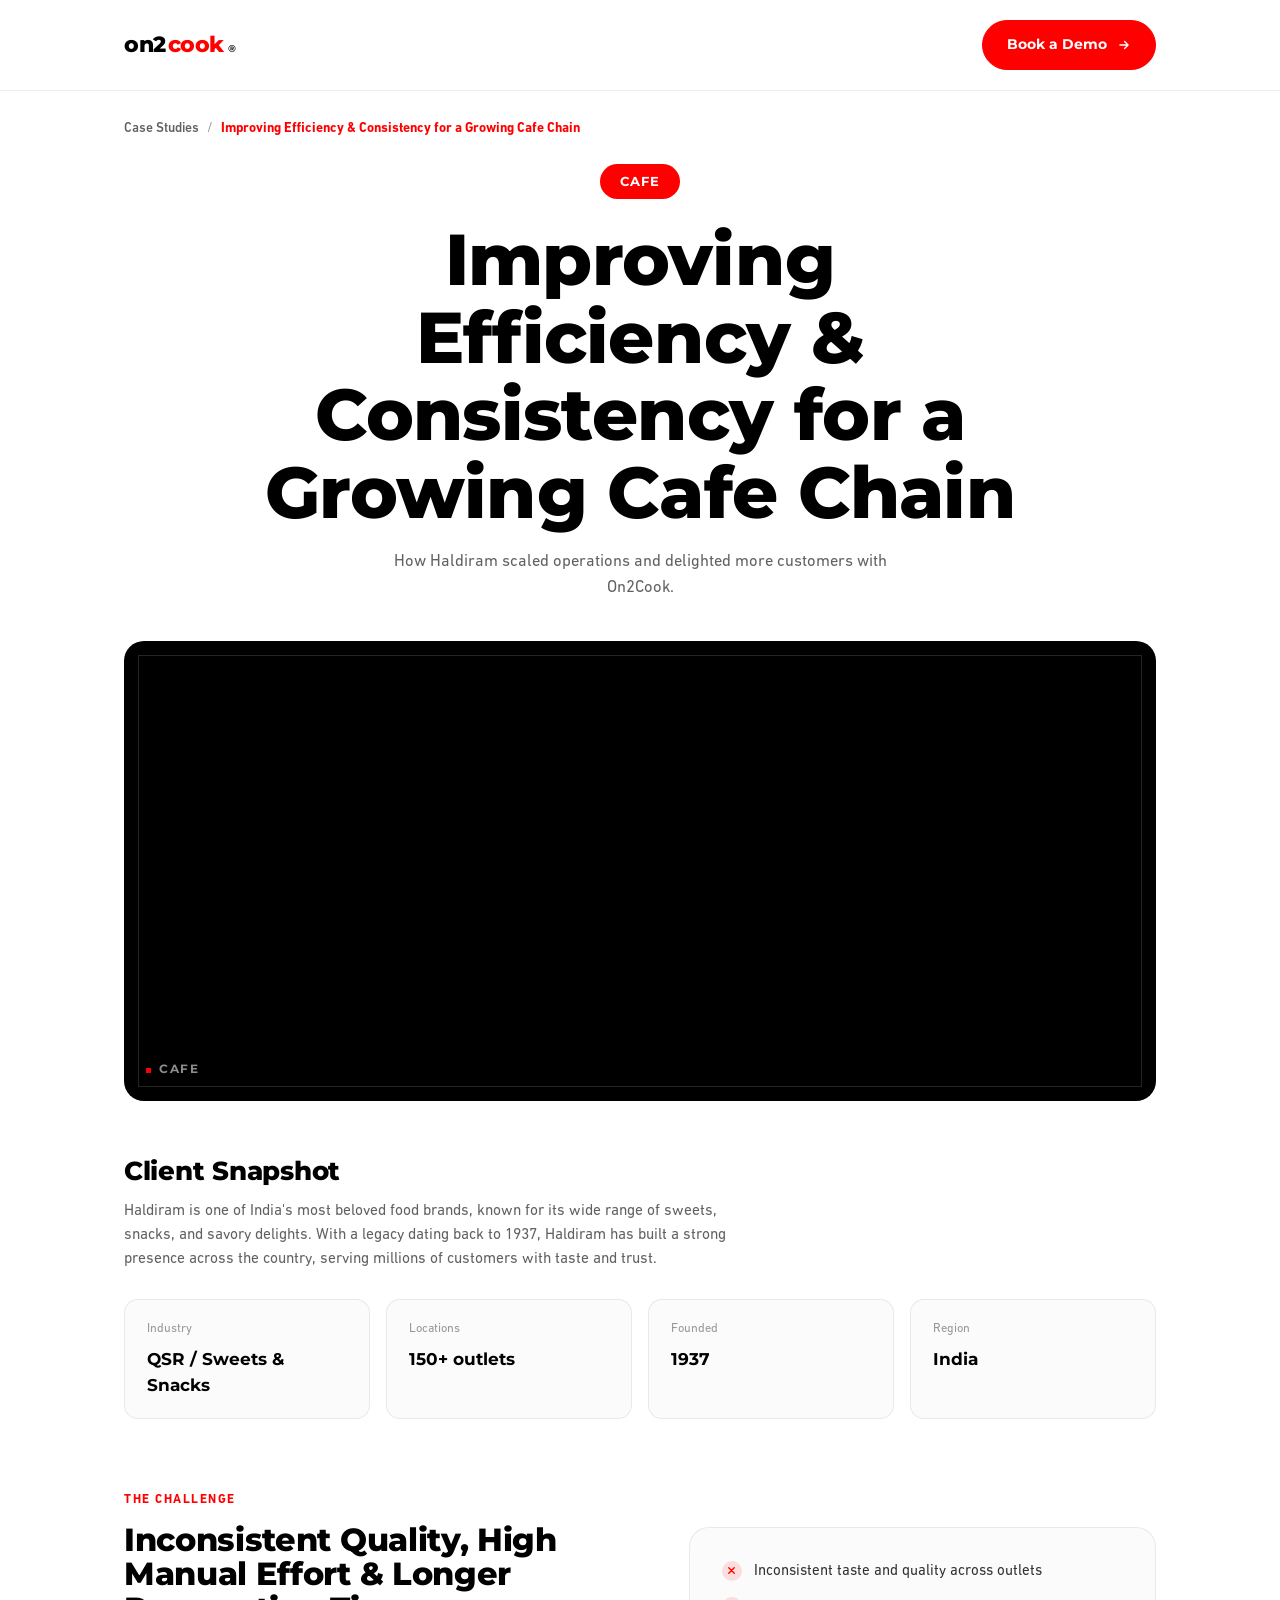
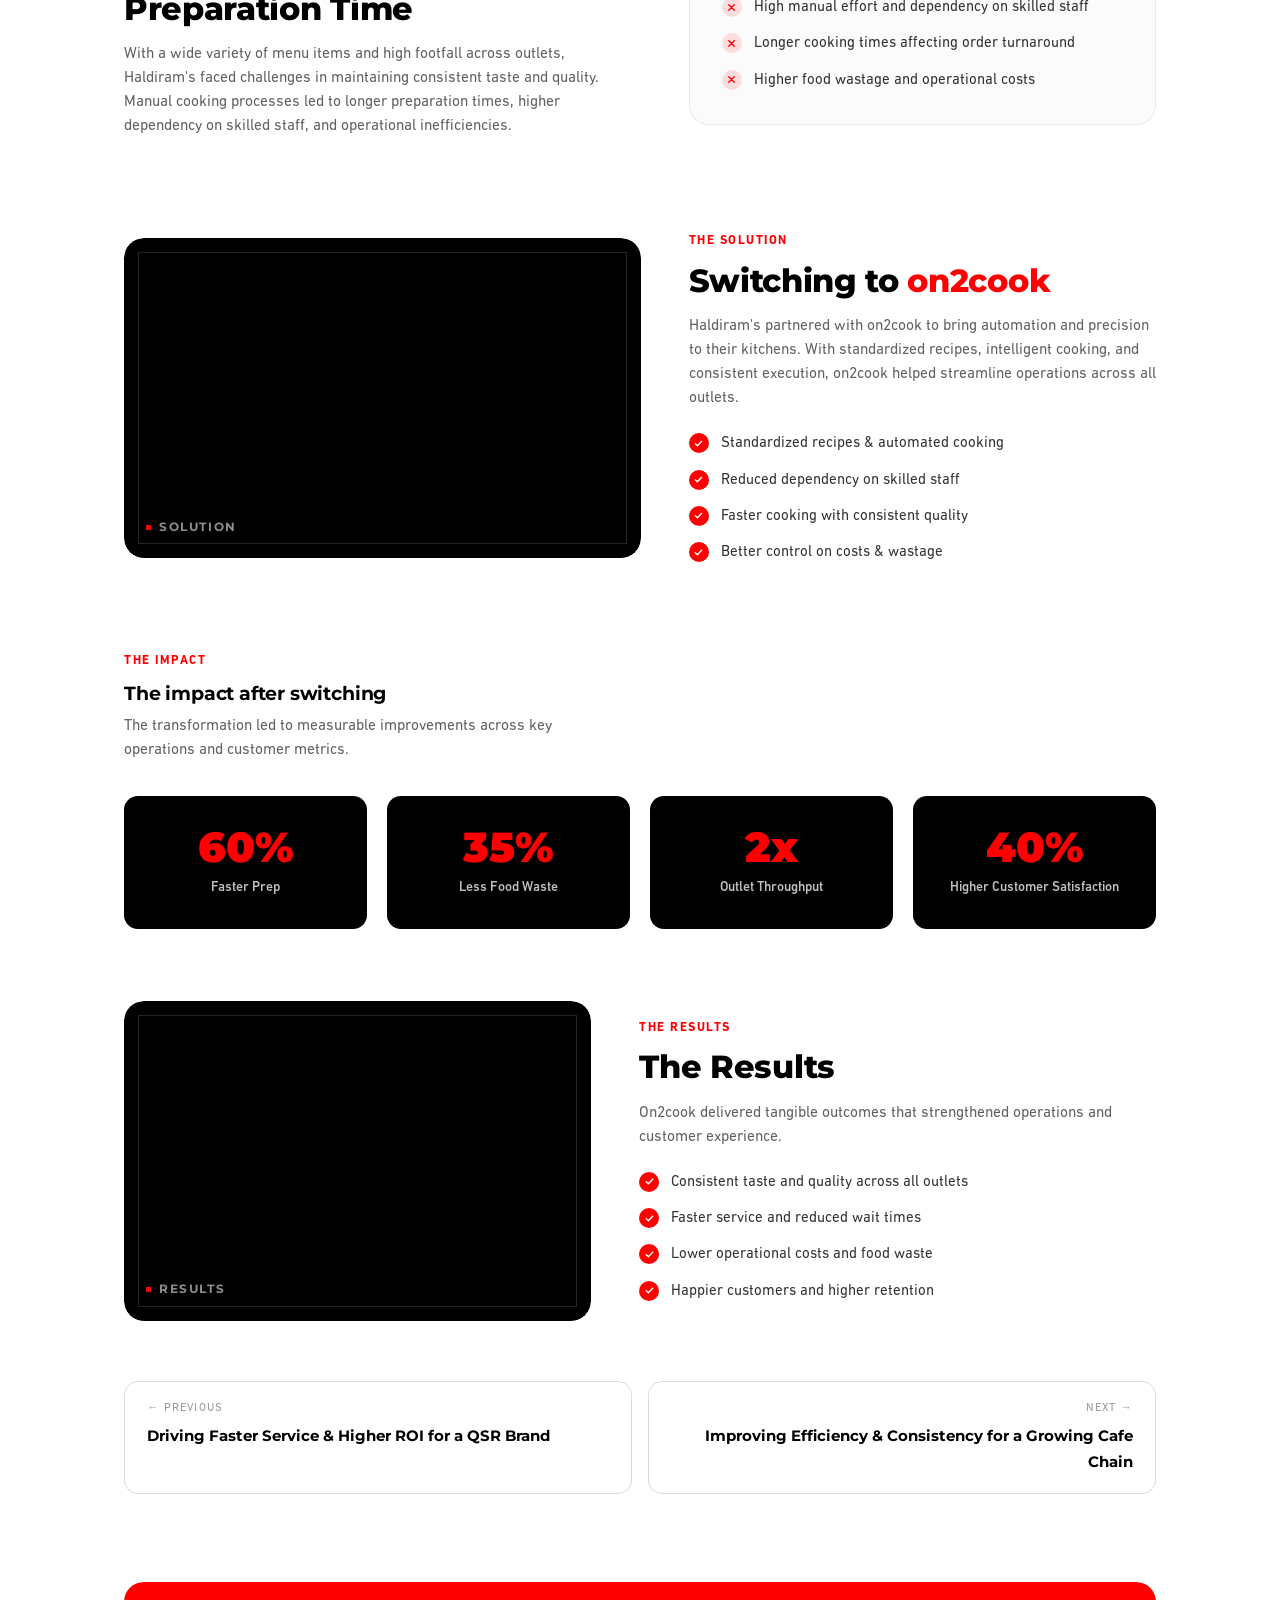
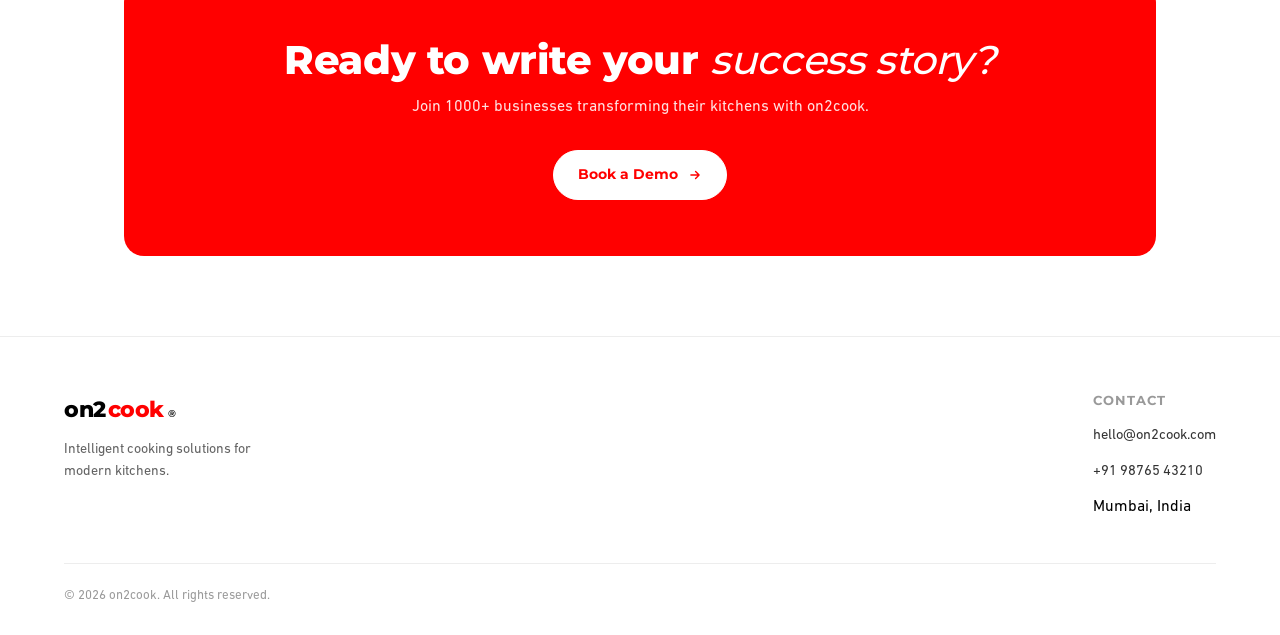
==== case-study.html @ 93411033 "feat: add case studies feature with dynamic loading from JSON - Created data/meta.json for page meta" ====
<!DOCTYPE html>
<html lang="en">
<head>
<meta charset="UTF-8">
<meta name="viewport" content="width=device-width, initial-scale=1.0">
<title>Case Study — on2cook</title>
<meta name="description" content="See how businesses transform their operations and grow with on2cook.">
<link rel="stylesheet" href="css/style.css">
<script>
  // Logo drop-in: assets/images/logo.svg -> logo.png -> text wordmark.
  // Defined here (not in js/shared.js) so it exists before the <img>
  // below can fire its onerror — that file loads later, at the bottom
  // of the page, and 404s can resolve before it's parsed.
  function handleLogoError(img, stage) {
    if (stage === 1) {
      img.src = "assets/images/logo.png";
      img.setAttribute("onerror", "handleLogoError(this, 2)");
    } else {
      img.style.display = "none";
      var fallback = img.nextElementSibling;
      if (fallback) fallback.style.display = "flex";
    }
  }
</script>
</head>
<body>
<a class="skip-link" href="#main">Skip to content</a>

<!-- ============ NAV ============ -->
<header class="nav">
  <div class="nav__row">
    <a href="index.html" class="logo" aria-label="on2cook">
      <img src="assets/images/logo.svg" alt="on2cook" class="logo__img" onerror="handleLogoError(this, 1)">
      <span class="logo__text" style="display:none;">on2<span>cook</span><sup>&reg;</sup></span>
    </a>
    <nav class="nav__links" aria-label="Primary" id="navSiteLink"></nav>
    <div class="nav__cta">
      <a class="btn btn--red" href="#" data-demo-cta>Book a Demo
        <svg viewBox="0 0 24 24" fill="none"><path d="M5 12H19M19 12L13 6M19 12L13 18" stroke="currentColor" stroke-width="2.4" stroke-linecap="round" stroke-linejoin="round"/></svg>
      </a>
    </div>
  </div>
</header>

<main id="main">
  <nav class="breadcrumb" aria-label="Breadcrumb">
    <a href="index.html">Case Studies</a>
    <span>/</span>
    <span class="current" id="crumbCurrent">&hellip;</span>
  </nav>

  <!-- ============ CASE STUDY CONTENT (rendered from data/case-studies.json) ============ -->
  <div id="detailRoot" aria-live="polite">
    <section class="d-hero">
      <span class="pill skeleton" style="width:90px;height:26px;border-radius:999px;display:inline-block;"></span>
      <div class="skeleton" style="height:64px;max-width:600px;margin:22px auto 0;border-radius:8px;"></div>
    </section>
  </div>

  <nav class="pagenav" id="pageNav"></nav>

  <!-- ============ CTA BAND ============ -->
  <div id="ctaSlot" class="d-cta"></div>
</main>

<!-- ============ FOOTER ============ -->
<footer class="site-footer">
  <div class="footer__grid">
    <div class="footer__brand">
      <a href="index.html" class="logo" aria-label="on2cook">
        <img src="assets/images/logo.svg" alt="on2cook" class="logo__img" onerror="handleLogoError(this, 1)">
        <span class="logo__text" style="display:none;">on2<span>cook</span><sup>&reg;</sup></span>
      </a>
      <p id="footerTagline">Intelligent cooking solutions for modern kitchens.</p>
      <div class="footer__social" id="footerSocial"></div>
    </div>
    <div class="footer__col">
      <h4>Contact</h4>
      <ul id="footerContact"></ul>
    </div>
  </div>
  <div class="footer__bottom">
    <span>&copy; <span id="year"></span> on2cook. All rights reserved.</span>
  </div>
</footer>

<script src="js/shared.js"></script>
<script src="js/detail.js"></script>
</body>
</html>
---- css/style.css ----
/* ==========================================================================
   on2cook — Case Studies
   Brand: Red #ff0000 · Black #000000 · White #ffffff
   Type:  Montserrat (headings) · DIN Next (body)
   ========================================================================== */

/* ---- Fonts ---- */
@font-face {
  font-family: "Montserrat";
  src: url("../assets/fonts/Montserrat/Montserrat-Regular.ttf") format("truetype");
  font-weight: 400;
  font-style: normal;
  font-display: swap;
}
@font-face {
  font-family: "Montserrat";
  src: url("../assets/fonts/Montserrat/Montserrat-Medium.ttf") format("truetype");
  font-weight: 500;
  font-style: normal;
  font-display: swap;
}
@font-face {
  font-family: "Montserrat";
  src: url("../assets/fonts/Montserrat/Montserrat-SemiBold.ttf") format("truetype");
  font-weight: 600;
  font-style: normal;
  font-display: swap;
}
@font-face {
  font-family: "Montserrat";
  src: url("../assets/fonts/Montserrat/Montserrat-Bold.ttf") format("truetype");
  font-weight: 700;
  font-style: normal;
  font-display: swap;
}
@font-face {
  font-family: "Montserrat";
  src: url("../assets/fonts/Montserrat/Montserrat-ExtraBold.ttf") format("truetype");
  font-weight: 800;
  font-style: normal;
  font-display: swap;
}
@font-face {
  font-family: "Montserrat";
  src: url("../assets/fonts/Montserrat/Montserrat-Black.ttf") format("truetype");
  font-weight: 900;
  font-style: normal;
  font-display: swap;
}
@font-face {
  font-family: "DIN Next";
  src: url("../assets/fonts/DINNext/DINNextW1G-Light.otf") format("opentype");
  font-weight: 300;
  font-style: normal;
  font-display: swap;
}
@font-face {
  font-family: "DIN Next";
  src: url("../assets/fonts/DINNext/DINNextW1G-Regular.otf") format("opentype");
  font-weight: 400;
  font-style: normal;
  font-display: swap;
}
@font-face {
  font-family: "DIN Next";
  src: url("../assets/fonts/DINNext/DINNextW1G-Medium.otf") format("opentype");
  font-weight: 500;
  font-style: normal;
  font-display: swap;
}
@font-face {
  font-family: "DIN Next";
  src: url("../assets/fonts/DINNext/DINNextW1G-Bold.otf") format("opentype");
  font-weight: 700;
  font-style: normal;
  font-display: swap;
}

/* ---- Tokens ---- */
:root {
  --red: #ff0000;
  --black: #000000;
  --white: #ffffff;

  --ink-100: rgba(0, 0, 0, 1);
  --ink-80: rgba(0, 0, 0, 0.8);
  --ink-60: rgba(0, 0, 0, 0.62);
  --ink-40: rgba(0, 0, 0, 0.4);
  --ink-15: rgba(0, 0, 0, 0.14);
  --ink-08: rgba(0, 0, 0, 0.07);

  --surface: #ffffff;
  --surface-tint: #fbfbfb;

  --font-head: "Montserrat", sans-serif;
  --font-body: "DIN Next", sans-serif;

  --radius-lg: 20px;
  --radius-md: 14px;
  --radius-sm: 8px;
  --radius-pill: 999px;

  --container: 1160px;
  --gutter: clamp(20px, 5vw, 64px);

  --ease: cubic-bezier(0.22, 1, 0.36, 1);
}

* { box-sizing: border-box; }
html { scroll-behavior: smooth; }

body {
  margin: 0;
  background: var(--surface);
  color: var(--ink-100);
  font-family: var(--font-body);
  font-weight: 400;
  -webkit-font-smoothing: antialiased;
  -moz-osx-font-smoothing: grayscale;
  line-height: 1.55;
}

h1, h2, h3, h4 {
  font-family: var(--font-head);
  margin: 0;
  line-height: 1.08;
  letter-spacing: -0.01em;
}

p { margin: 0; }
a { color: inherit; text-decoration: none; }
img { display: block; max-width: 100%; }
button { font-family: inherit; cursor: pointer; }
ul { margin: 0; padding: 0; list-style: none; }

.wrap {
  max-width: var(--container);
  margin: 0 auto;
  padding: 0 var(--gutter);
}

/* ---- Skip to content ---- */
.skip-link {
  position: absolute;
  left: -999px;
  top: 0;
  background: var(--black);
  color: var(--white);
  padding: 12px 20px;
  z-index: 999;
}
.skip-link:focus { left: 12px; top: 12px; }

/* ==========================================================================
   Navigation
   ========================================================================== */
.nav {
  position: sticky;
  top: 0;
  z-index: 50;
  background: rgba(255, 255, 255, 0.88);
  backdrop-filter: saturate(180%) blur(14px);
  -webkit-backdrop-filter: saturate(180%) blur(14px);
  border-bottom: 1px solid var(--ink-08);
}
.nav__row {
  display: flex;
  align-items: center;
  justify-content: space-between;
  padding: 20px var(--gutter);
  max-width: var(--container);
  margin: 0 auto;
}
.logo {
  display: flex;
  align-items: center;
}
.logo__img {
  height: 30px;
  width: auto;
  display: block;
}
.logo__text {
  display: flex;
  align-items: baseline;
  gap: 2px;
  font-family: var(--font-head);
  font-weight: 800;
  font-size: 22px;
  letter-spacing: -0.02em;
}
.logo__text span { color: var(--red); }
.logo__text sup { font-size: 10px; margin-left: 2px; font-weight: 600; }

.nav__links {
  display: flex;
  align-items: center;
  gap: 8px;
  font-size: 13.5px;
  font-weight: 500;
  color: var(--ink-40);
}
.nav__links a {
  color: var(--ink-80);
  transition: color 0.2s var(--ease);
}
.nav__links a:hover { color: var(--red); }

.nav__cta { display: flex; align-items: center; }

.btn {
  font-family: var(--font-head);
  font-weight: 700;
  font-size: 14px;
  border: none;
  border-radius: var(--radius-pill);
  padding: 13px 24px;
  display: inline-flex;
  align-items: center;
  gap: 10px;
  transition: transform 0.25s var(--ease), box-shadow 0.25s var(--ease), background 0.25s var(--ease), color 0.25s var(--ease);
  white-space: nowrap;
}
.btn svg { width: 14px; height: 14px; transition: transform 0.25s var(--ease); }
.btn:hover svg { transform: translateX(3px); }

.btn--red {
  background: var(--red);
  color: var(--white);
  border: 1.5px solid var(--red);
}
.btn--red:hover { background: var(--black); border-color: var(--black); }

.btn--outline {
  background: transparent;
  color: var(--black);
  border: 1.5px solid var(--ink-15);
}
.btn--outline:hover { border-color: var(--black); }

.btn--white {
  background: var(--white);
  color: var(--red);
  border: 1.5px solid var(--white);
}
.btn--white:hover { background: var(--black); color: var(--white); border-color: var(--black); }

/* ==========================================================================
   Hero (listing page)
   ========================================================================== */
.hero {
  text-align: center;
  padding: 88px var(--gutter) 56px;
}
.hero__eyebrow {
  display: inline-block;
  font-size: 12.5px;
  font-weight: 700;
  letter-spacing: 0.18em;
  text-transform: uppercase;
  color: var(--ink-40);
  margin-bottom: 20px;
  padding-bottom: 10px;
  border-bottom: 2px solid var(--red);
}
.hero h1 {
  font-size: clamp(42px, 7vw, 88px);
  font-weight: 800;
  color: var(--black);
}
.hero h1 em {
  font-style: normal;
  color: var(--red);
}
.hero p {
  max-width: 560px;
  margin: 22px auto 0;
  font-size: 17px;
  color: var(--ink-60);
}
.hero p .accent { color: var(--red); font-weight: 700; }

/* ==========================================================================
   Case study list (alternating cards)
   ========================================================================== */
.list {
  max-width: var(--container);
  margin: 0 auto;
  padding: 8px var(--gutter) 40px;
  display: flex;
  flex-direction: column;
  gap: 28px;
}

.card {
  --pad: 44px;
  position: relative;
  display: grid;
  grid-template-columns: 1fr 1fr;
  align-items: stretch;
  background: var(--surface-tint);
  border: 1px solid var(--ink-08);
  border-radius: var(--radius-lg);
  overflow: hidden;
  min-height: 380px;
  opacity: 0;
  transform: translateY(28px);
  transition: opacity 0.7s var(--ease), transform 0.7s var(--ease);
}
.card.is-visible { opacity: 1; transform: translateY(0); }

.card--full { grid-template-columns: 1fr; }
.card--full .card__content { max-width: 62ch; }
.card--img-right { grid-template-areas: "content media"; }
.card--img-left  { grid-template-areas: "media content"; }
.card--img-right .card__content { grid-area: content; }
.card--img-right .card__media { grid-area: media; }
.card--img-left .card__content { grid-area: content; }
.card--img-left .card__media { grid-area: media; }

.card__content {
  padding: var(--pad);
  display: flex;
  flex-direction: column;
  justify-content: center;
  gap: 16px;
}
.card__tag {
  font-size: 12.5px;
  font-weight: 700;
  letter-spacing: 0.12em;
  text-transform: uppercase;
  color: var(--red);
}
.card__title {
  font-size: clamp(24px, 2.6vw, 32px);
  font-weight: 800;
  color: var(--black);
}
.card__title em {
  font-style: normal;
  color: var(--red);
  display: block;
}
.card__excerpt {
  font-size: 15px;
  color: var(--ink-60);
  max-width: 42ch;
}
.card__link {
  margin-top: 6px;
  align-self: flex-start;
}

.card__media {
  position: relative;
  min-height: 260px;
  background: var(--black);
  overflow: hidden;
}
.card__media img {
  width: 100%;
  height: 100%;
  object-fit: cover;
  transition: transform 0.6s var(--ease);
}
.card:hover .card__media img { transform: scale(1.05); }

.ph {
  width: 100%;
  height: 100%;
  min-height: 260px;
  display: flex;
  align-items: flex-end;
  justify-content: flex-start;
  position: relative;
  background: var(--black);
  overflow: hidden;
  padding: 22px;
}
.ph::before {
  /* corner registration marks — a restrained "artwork pending" cue instead of a busy pattern */
  content: "";
  position: absolute;
  inset: 14px;
  border: 1px solid rgba(255, 255, 255, 0.14);
  pointer-events: none;
}
.ph__label {
  position: relative;
  font-family: var(--font-head);
  font-weight: 700;
  font-size: 11.5px;
  letter-spacing: 0.14em;
  text-transform: uppercase;
  color: rgba(255, 255, 255, 0.55);
}
.ph__label::before {
  content: "";
  display: inline-block;
  width: 5px;
  height: 5px;
  margin-right: 8px;
  background: var(--red);
  vertical-align: middle;
}

/* ==========================================================================
   CTA band
   ========================================================================== */
.cta-band {
  max-width: var(--container);
  margin: 20px auto 80px;
  padding: 0 var(--gutter);
}
.cta-band__inner {
  background: var(--red);
  border-radius: var(--radius-lg);
  padding: 56px var(--gutter);
  text-align: center;
  position: relative;
}
.cta-band h2 {
  position: relative;
  color: var(--white);
  font-size: clamp(26px, 4vw, 40px);
  font-weight: 800;
}
.cta-band h2 i { font-style: italic; font-weight: 500; }
.cta-band p {
  position: relative;
  color: rgba(255, 255, 255, 0.88);
  margin: 14px 0 30px;
  font-size: 16px;
}
.cta-band .btn { position: relative; }

/* ==========================================================================
   Footer
   ========================================================================== */
.site-footer {
  border-top: 1px solid var(--ink-08);
  padding: 56px var(--gutter) 28px;
}
.footer__grid {
  max-width: var(--container);
  margin: 0 auto;
  display: grid;
  grid-template-columns: 1fr auto;
  gap: 32px;
  align-items: start;
}
.footer__brand .logo { margin-bottom: 12px; }
.footer__brand p {
  font-size: 14px;
  color: var(--ink-60);
  max-width: 26ch;
}
.footer__social {
  display: flex;
  gap: 10px;
  margin-top: 18px;
}
.footer__social a {
  width: 34px;
  height: 34px;
  border-radius: 50%;
  background: var(--red);
  color: var(--white);
  display: flex;
  align-items: center;
  justify-content: center;
  transition: transform 0.2s var(--ease);
}
.footer__social a:hover { transform: translateY(-3px); }
.footer__social svg { width: 15px; height: 15px; }

.footer__col h4 {
  font-size: 13px;
  font-weight: 700;
  text-transform: uppercase;
  letter-spacing: 0.08em;
  color: var(--ink-40);
  margin-bottom: 16px;
}
.footer__col ul { display: flex; flex-direction: column; gap: 11px; }
.footer__col a { font-size: 14.5px; color: var(--ink-80); transition: color 0.2s var(--ease); }
.footer__col a:hover { color: var(--red); }

.footer__bottom {
  max-width: var(--container);
  margin: 44px auto 0;
  padding-top: 22px;
  border-top: 1px solid var(--ink-08);
  display: flex;
  justify-content: space-between;
  font-size: 13px;
  color: var(--ink-40);
  flex-wrap: wrap;
  gap: 10px;
}
.footer__bottom a { color: var(--ink-40); }
.footer__bottom a:hover { color: var(--red); }
.footer__bottom-links { display: flex; gap: 18px; }

/* ==========================================================================
   Detail page
   ========================================================================== */
.breadcrumb {
  max-width: var(--container);
  margin: 28px auto 0;
  padding: 0 var(--gutter);
  display: flex;
  align-items: center;
  gap: 8px;
  font-size: 13.5px;
  color: var(--ink-40);
}
.breadcrumb a { color: var(--ink-60); font-weight: 500; }
.breadcrumb a:hover { color: var(--red); }
.breadcrumb .current { color: var(--red); font-weight: 600; }

.d-hero {
  max-width: var(--container);
  margin: 0 auto;
  padding: 24px var(--gutter) 0;
  text-align: center;
}
.pill {
  display: inline-block;
  background: var(--red);
  color: var(--white);
  font-family: var(--font-head);
  font-weight: 700;
  font-size: 12.5px;
  letter-spacing: 0.08em;
  text-transform: uppercase;
  padding: 8px 20px;
  border-radius: var(--radius-pill);
  margin-bottom: 22px;
}
.d-hero h1 {
  font-size: clamp(38px, 6.4vw, 72px);
  font-weight: 800;
  color: var(--black);
  max-width: 16ch;
  margin: 0 auto;
}
.d-hero__sub {
  margin: 18px auto 0;
  max-width: 60ch;
  font-size: 16.5px;
  color: var(--ink-60);
}

.d-hero__media {
  max-width: var(--container);
  margin: 40px auto 0;
  padding: 0 var(--gutter);
}
.d-hero__media .ph,
.d-hero__media img {
  border-radius: var(--radius-lg);
  height: clamp(240px, 42vw, 460px);
  object-fit: cover;
  width: 100%;
}

/* Snapshot */
.snapshot {
  max-width: var(--container);
  margin: 56px auto 0;
  padding: 0 var(--gutter);
}
.snapshot h2 {
  font-size: 26px;
  font-weight: 800;
  margin-bottom: 14px;
}
.snapshot p {
  color: var(--ink-60);
  font-size: 15.5px;
  max-width: 78ch;
  margin-bottom: 28px;
}
.facts {
  display: grid;
  grid-template-columns: repeat(4, 1fr);
  gap: 16px;
}
.fact {
  background: var(--surface-tint);
  border: 1px solid var(--ink-08);
  border-radius: var(--radius-md);
  padding: 20px 22px;
}
.fact__label {
  font-size: 12.5px;
  color: var(--ink-40);
  margin-bottom: 6px;
}
.fact__value {
  font-family: var(--font-head);
  font-weight: 700;
  font-size: 17px;
  color: var(--black);
}

/* Section: challenge / solution */
.section {
  max-width: var(--container);
  margin: 72px auto 0;
  padding: 0 var(--gutter);
}
.section--split {
  display: grid;
  grid-template-columns: 1.05fr 0.95fr;
  gap: 48px;
  align-items: center;
}
.section--split.flip { direction: rtl; }
.section--split.flip > * { direction: ltr; }

.eyebrow {
  font-size: 12.5px;
  font-weight: 700;
  letter-spacing: 0.12em;
  text-transform: uppercase;
  color: var(--red);
  margin-bottom: 12px;
  display: block;
}
.section h3 {
  font-size: clamp(24px, 3vw, 32px);
  font-weight: 800;
  color: var(--black);
  margin-bottom: 16px;
}
.section h3 .hl { color: var(--red); }
.section > p, .section-text > p {
  color: var(--ink-60);
  font-size: 15.5px;
  margin-bottom: 22px;
}

.check-list { display: flex; flex-direction: column; gap: 13px; }
.check-list li {
  display: flex;
  align-items: flex-start;
  gap: 12px;
  font-size: 15px;
  color: var(--ink-80);
}
.check-list .ico {
  flex: 0 0 auto;
  width: 20px;
  height: 20px;
  border-radius: 50%;
  display: flex;
  align-items: center;
  justify-content: center;
  margin-top: 1px;
}
.check-list.bad .ico { background: rgba(255, 0, 0, 0.12); color: var(--red); }
.check-list.good .ico { background: var(--red); color: var(--white); }
.check-list .ico svg { width: 11px; height: 11px; }

.media-box { border-radius: var(--radius-lg); overflow: hidden; }
.media-box img { width: 100%; height: 100%; object-fit: cover; min-height: 320px; }
.media-box .ph { min-height: 320px; border-radius: var(--radius-lg); }

/* Section rendered without a media column at all (image skipped in the
   sheet) — text runs the full container width instead of a 2-up grid. */
.section--full { display: block; max-width: 72ch; }
.section--full .check-list { margin-top: 4px; }

/* The Challenge list sits directly on the page rather than inside an
   image-style box, so it isn't forced into image proportions. */
.media-box--list {
  background: var(--surface-tint);
  border: 1px solid var(--ink-08);
  border-radius: var(--radius-lg);
  padding: 32px;
  display: flex;
  align-items: center;
}
.media-box--list .check-list { width: 100%; }

/* Impact stats */
.impact {
  max-width: var(--container);
  margin: 88px auto 0;
  padding: 0 var(--gutter);
  text-align: left;
}
.impact-grid {
  margin-top: 34px;
  display: grid;
  grid-template-columns: repeat(4, 1fr);
  gap: 20px;
}
.stat {
  background: var(--black);
  border-radius: var(--radius-md);
  padding: 30px 22px;
  text-align: center;
}
.stat__value {
  font-family: var(--font-head);
  font-weight: 900;
  font-size: clamp(30px, 4vw, 42px);
  color: var(--red);
  line-height: 1;
}
.stat__label {
  margin-top: 10px;
  font-size: 13.5px;
  color: rgba(255, 255, 255, 0.75);
  font-weight: 500;
}

/* Quote */
.quote {
  max-width: 880px;
  margin: 88px auto 0;
  padding: 0 var(--gutter);
  text-align: center;
}
.quote blockquote {
  font-family: var(--font-head);
  font-weight: 700;
  font-size: clamp(22px, 3.4vw, 32px);
  color: var(--black);
  line-height: 1.35;
  margin: 0;
}
.quote blockquote::before { content: "\201C"; color: var(--red); }
.quote blockquote::after { content: "\201D"; color: var(--red); }
.quote cite {
  display: block;
  margin-top: 18px;
  font-style: normal;
  font-size: 14px;
  color: var(--ink-40);
  font-weight: 600;
}

/* Detail CTA + Nav (reuse) */
.d-cta { margin-top: 88px; }

/* Prev / next */
.pagenav {
  max-width: var(--container);
  margin: 60px auto 0;
  padding: 0 var(--gutter);
  display: flex;
  justify-content: space-between;
  gap: 16px;
}
.pagenav a {
  flex: 1;
  border: 1px solid var(--ink-15);
  border-radius: var(--radius-md);
  padding: 18px 22px;
  transition: border-color 0.2s var(--ease), transform 0.2s var(--ease);
}
.pagenav a:hover { border-color: var(--red); transform: translateY(-2px); }
.pagenav .dir {
  font-size: 11.5px;
  text-transform: uppercase;
  letter-spacing: 0.1em;
  color: var(--ink-40);
  display: block;
  margin-bottom: 6px;
}
.pagenav .ttl { font-weight: 700; font-family: var(--font-head); font-size: 15px; }
.pagenav .next { text-align: right; }

/* Reveal-on-scroll (generic) */
.reveal {
  opacity: 0;
  transform: translateY(24px);
  transition: opacity 0.7s var(--ease), transform 0.7s var(--ease);
}
.reveal.is-visible { opacity: 1; transform: translateY(0); }

/* Skeleton loading state */
.skeleton { position: relative; overflow: hidden; background: var(--ink-08); }
.skeleton::after {
  content: "";
  position: absolute;
  inset: 0;
  background: linear-gradient(90deg, transparent, rgba(255,255,255,0.6), transparent);
  animation: shimmer 1.3s infinite;
}
@keyframes shimmer {
  0% { transform: translateX(-100%); }
  100% { transform: translateX(100%); }
}

.state-msg {
  max-width: var(--container);
  margin: 0 auto;
  padding: 100px var(--gutter);
  text-align: center;
  color: var(--ink-60);
}
.state-msg h2 { font-size: 24px; margin-bottom: 10px; color: var(--black); }
.state-msg a { color: var(--red); font-weight: 700; }

/* ==========================================================================
   Responsive
   ========================================================================== */
@media (max-width: 900px) {
  .nav__links { display: none; }
  .card, .section--split { grid-template-columns: 1fr; }
  .card--img-right, .card--img-left { grid-template-areas: "media" "content"; }
  .card__media, .ph { min-height: 220px; }
  .section--split.flip { direction: ltr; }
  .section--split .card__media { order: -1; }
  .facts, .impact-grid { grid-template-columns: repeat(2, 1fr); }
  .footer__grid { grid-template-columns: 1fr; }
}
@media (max-width: 560px) {
  .hero { padding: 60px var(--gutter) 40px; }
  .card__content { padding: 28px; }
  .facts, .impact-grid { grid-template-columns: 1fr 1fr; }
  .pagenav { flex-direction: column; }
  .footer__grid { grid-template-columns: 1fr; }
}
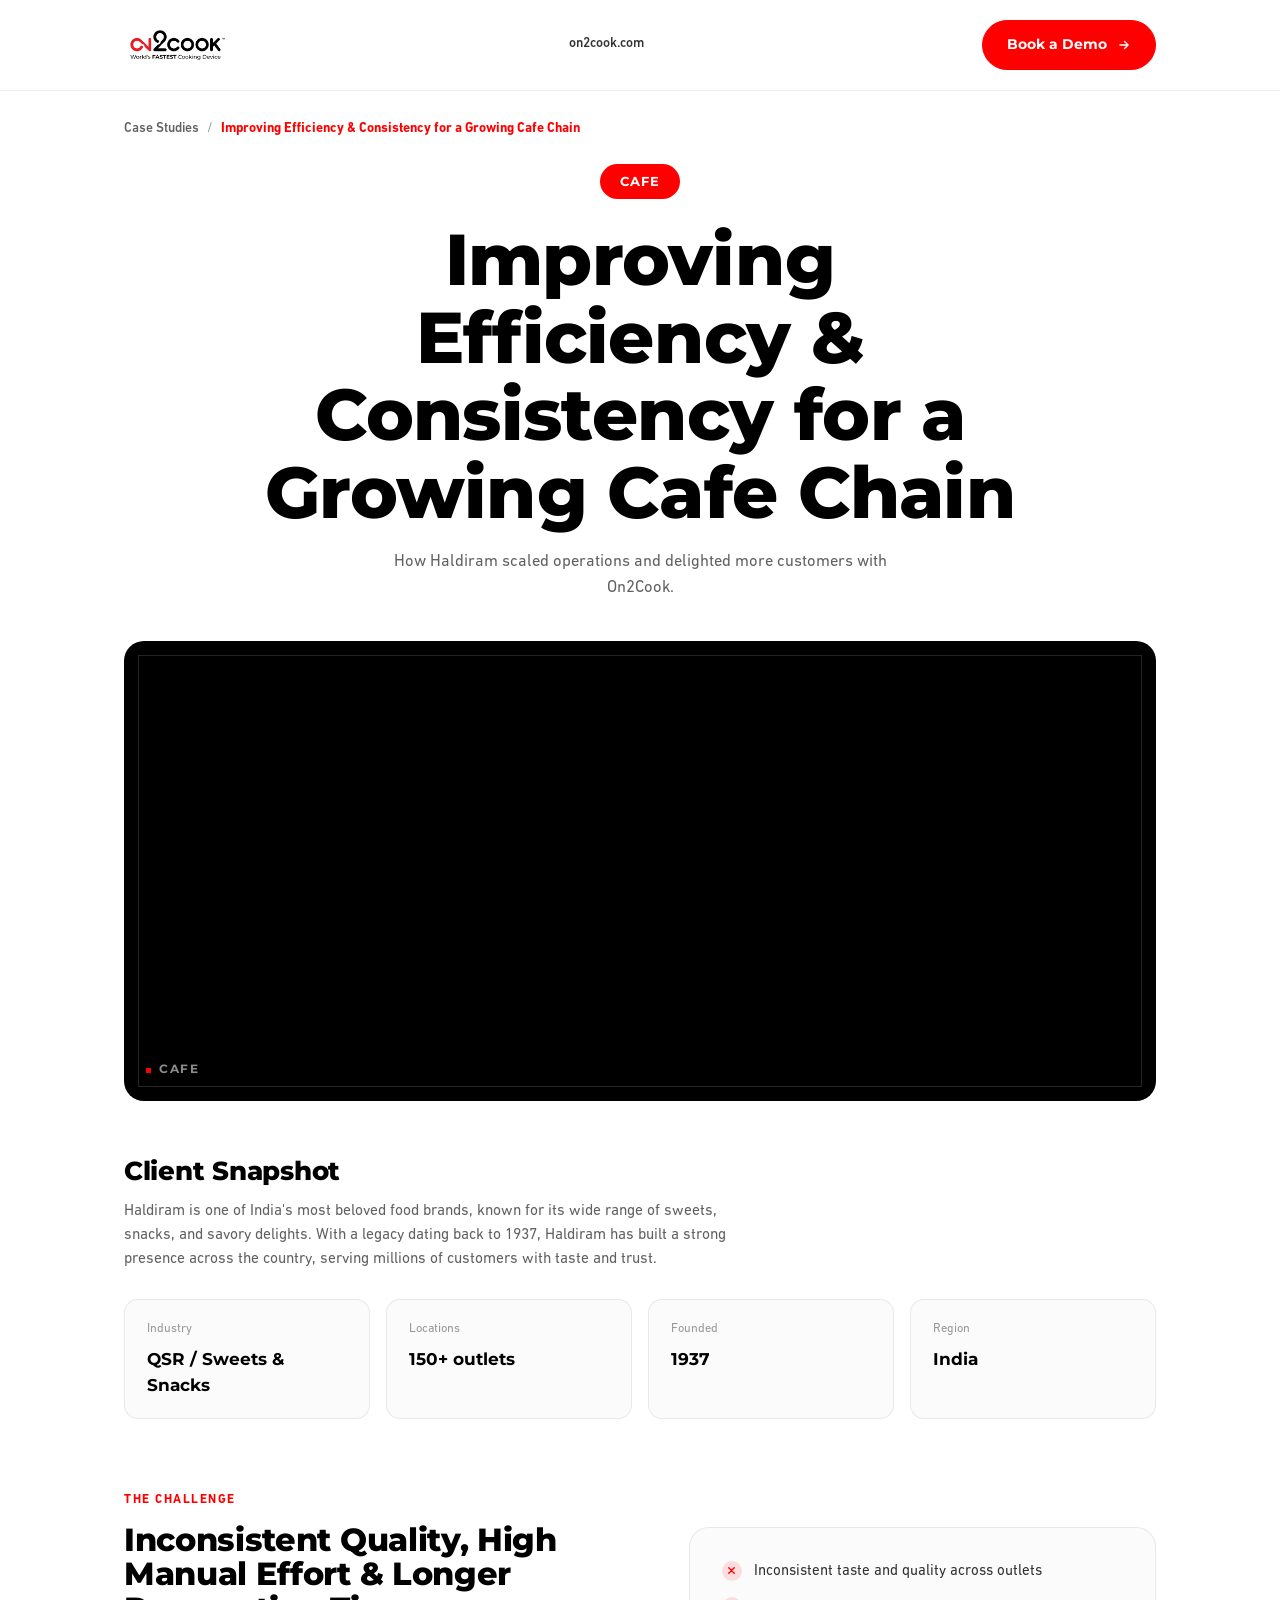
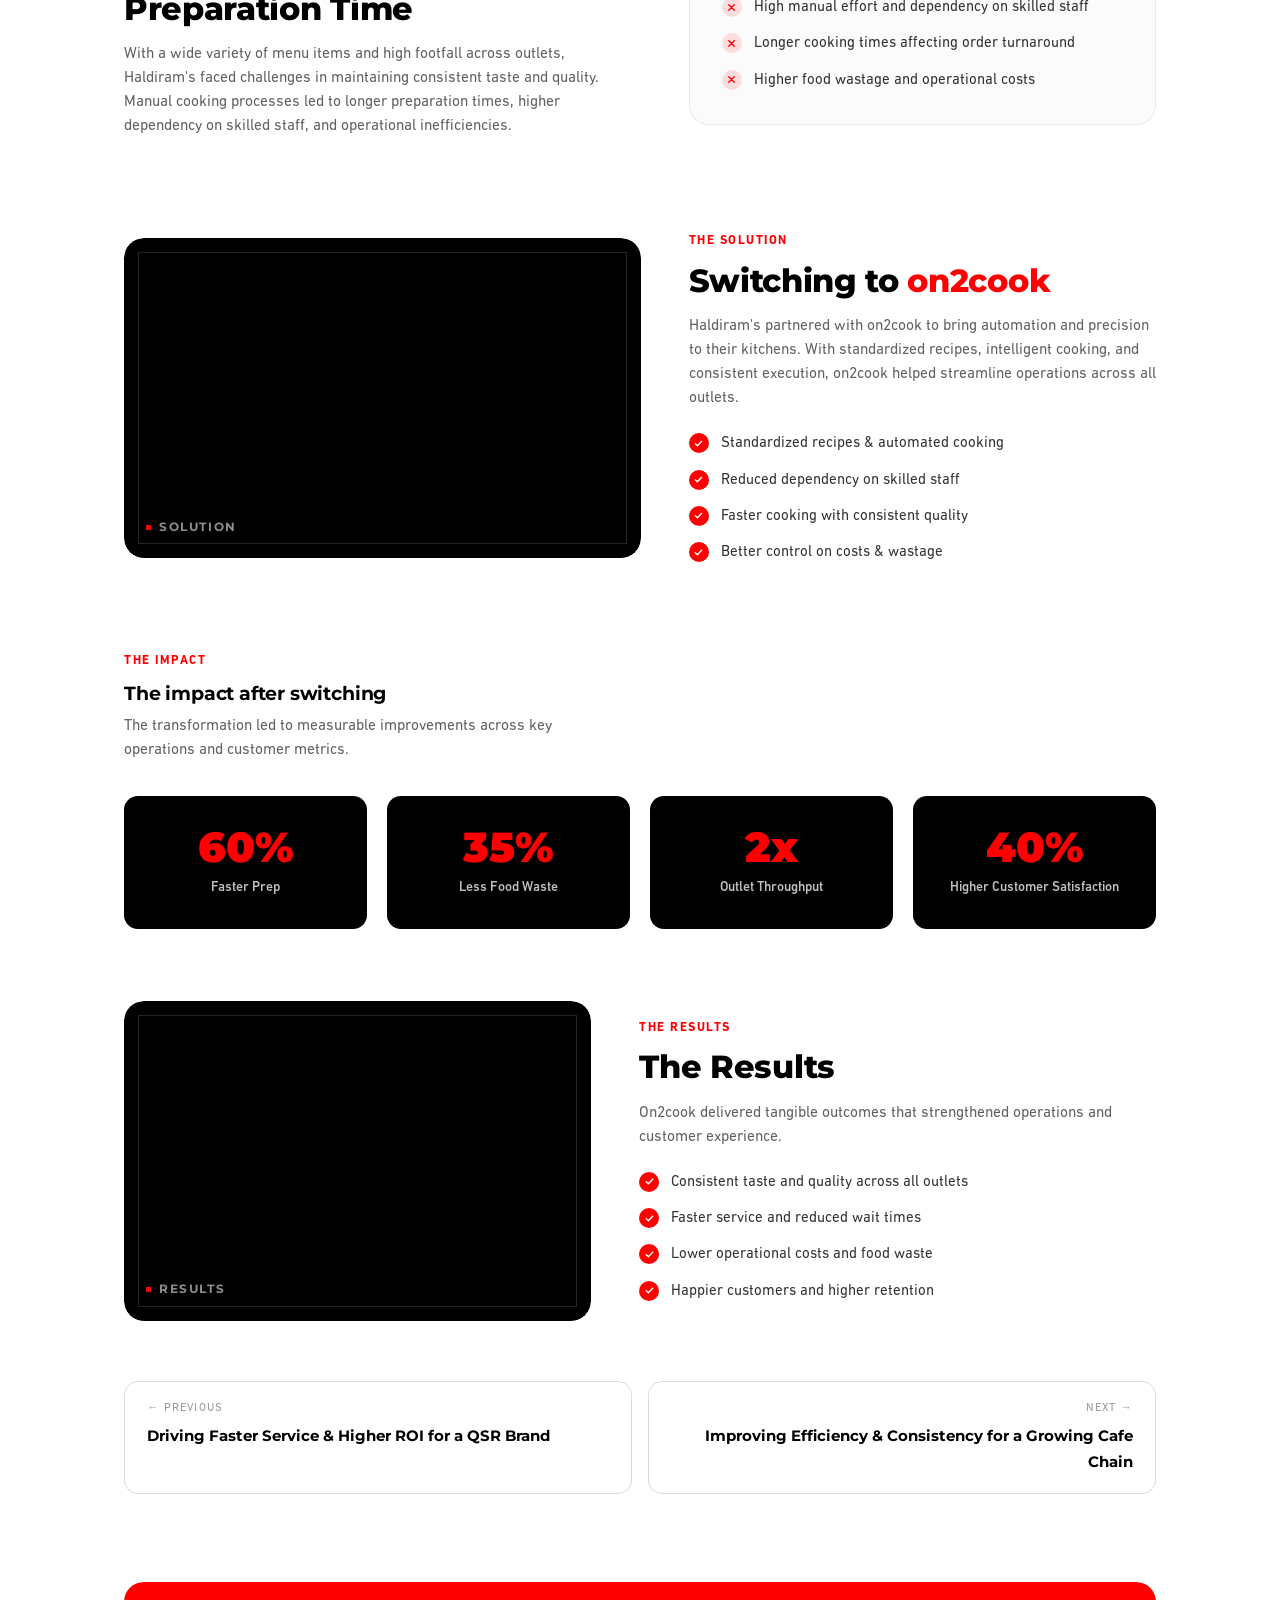
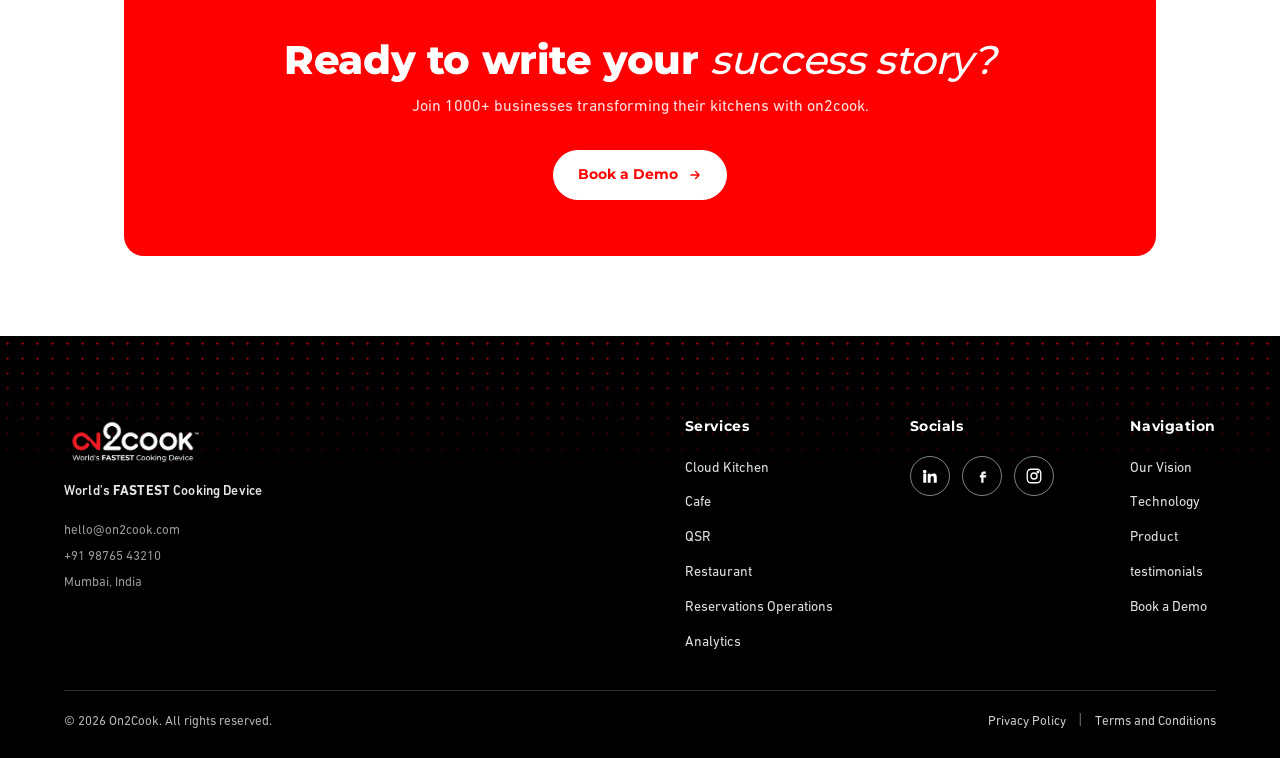
==== commit 378e34a2: "feat: enhance footer design and functionality, add dynamic data loading from Google Sheets" ====
--- a/case-study.html
+++ b/case-study.html
@@ -65,22 +65,50 @@
 
 <!-- ============ FOOTER ============ -->
 <footer class="site-footer">
-  <div class="footer__grid">
-    <div class="footer__brand">
-      <a href="index.html" class="logo" aria-label="on2cook">
-        <img src="assets/images/logo.svg" alt="on2cook" class="logo__img" onerror="handleLogoError(this, 1)">
+  <div class="footer-top">
+    <div class="footer-brand">
+      <a href="index.html" class="footer-logo-wrap logo" aria-label="on2cook">
+        <img src="assets/images/logowhite.png" alt="on2cook" class="logo__img" onerror="handleLogoError(this, 1)">
         <span class="logo__text" style="display:none;">on2<span>cook</span><sup>&reg;</sup></span>
       </a>
-      <p id="footerTagline">Intelligent cooking solutions for modern kitchens.</p>
-      <div class="footer__social" id="footerSocial"></div>
+      <div class="footer-tagline" id="footerTagline">World's <strong>FASTEST</strong> Cooking Device</div>
+      <ul class="footer-contact" id="footerContact"></ul>
     </div>
-    <div class="footer__col">
-      <h4>Contact</h4>
-      <ul id="footerContact"></ul>
+
+    <div class="footer-nav-columns">
+      <div class="footer-col">
+        <div class="footer-col-title">Services</div>
+        <ul>
+          <li><a href="https://on2cook.com" target="_blank" rel="noopener">Cloud Kitchen</a></li>
+          <li><a href="https://on2cook.com" target="_blank" rel="noopener">Cafe</a></li>
+          <li><a href="https://on2cook.com" target="_blank" rel="noopener">QSR</a></li>
+          <li><a href="https://on2cook.com" target="_blank" rel="noopener">Restaurant</a></li>
+          <li><a href="https://on2cook.com" target="_blank" rel="noopener">Reservations Operations</a></li>
+          <li><a href="https://on2cook.com" target="_blank" rel="noopener">Analytics</a></li>
+        </ul>
+      </div>
+
+      <div class="footer-col">
+        <div class="footer-col-title">Socials</div>
+        <div class="footer-socials" id="footerSocial"></div>
+      </div>
+
+      <div class="footer-col">
+        <div class="footer-col-title">Navigation</div>
+        <ul>
+          <li><a href="https://on2cook.com/#ourvision" target="_blank" rel="noopener">Our Vision</a></li>
+          <li><a href="https://on2cook.com/#technology" target="_blank" rel="noopener">Technology</a></li>
+          <li><a href="https://on2cook.com/#product" target="_blank" rel="noopener">Product</a></li>
+          <li><a href="https://on2cook.com/#testimonials" target="_blank" rel="noopener">testimonials</a></li>
+          <li><a href="https://on2cook.com/#book_a_demo" target="_blank" rel="noopener">Book a Demo</a></li>
+        </ul>
+      </div>
     </div>
   </div>
-  <div class="footer__bottom">
-    <span>&copy; <span id="year"></span> on2cook. All rights reserved.</span>
+
+  <div class="footer-bottom">
+    <p>&copy; <span id="year"></span> On2Cook. All rights reserved.</p>
+    <div class="footer-bottom-links" id="footerLegalLinks"></div>
   </div>
 </footer>
 
--- a/css/style.css
+++ b/css/style.css
@@ -436,72 +436,125 @@
 .cta-band .btn { position: relative; }
 
 /* ==========================================================================
-   Footer
+   Footer — matches the on2cook.com production footer reference
    ========================================================================== */
 .site-footer {
-  border-top: 1px solid var(--ink-08);
-  padding: 56px var(--gutter) 28px;
-}
-.footer__grid {
+  background: var(--black);
+  color: var(--white);
+  padding: clamp(48px, 8vw, 80px) var(--gutter) 0;
+  font-family: var(--font-body);
+  position: relative;
+  overflow: hidden;
+}
+
+/* decorative red dot-grid, faded into the top edge of the footer */
+.site-footer::before {
+  content: "";
+  position: absolute;
+  top: 0; left: 0; right: 0;
+  height: clamp(90px, 12vw, 160px);
+  background-image: radial-gradient(var(--red) 1.4px, transparent 1.4px);
+  background-size: 15px 15px;
+  opacity: 0.55;
+  -webkit-mask-image: linear-gradient(to bottom, #000 0%, transparent 100%);
+  mask-image: linear-gradient(to bottom, #000 0%, transparent 100%);
+  pointer-events: none;
+}
+
+.footer-top {
+  position: relative;
   max-width: var(--container);
   margin: 0 auto;
-  display: grid;
-  grid-template-columns: 1fr auto;
-  gap: 32px;
-  align-items: start;
-}
-.footer__brand .logo { margin-bottom: 12px; }
-.footer__brand p {
+  display: flex;
+  flex-wrap: wrap;
+  justify-content: space-between;
+  align-items: flex-start;
+  gap: 40px;
+  padding-bottom: clamp(20px, 4vw, 36px);
+}
+
+.footer-brand { display: flex; flex-direction: column; gap: 14px; max-width: 280px; }
+
+/* A single logo file "just works" in both the (light) nav and this dark
+   footer: brightness(0)+invert(1) forces whatever you drop in to render
+   as a clean white silhouette here, with no separate white logo file
+   needed. See README section 3. */
+.footer-logo-wrap .logo__img { height: clamp(40px, 5vw, 52px);  }
+.footer-logo-wrap .logo__text { color: #fff; }
+.footer-logo-wrap .logo__text span { color: var(--red); }
+
+.footer-tagline {
+  font-size: 13.5px;
+  font-weight: 500;
+  letter-spacing: 0.01em;
+  color: rgba(255, 255, 255, 0.9);
+}
+.footer-tagline strong { font-weight: 800; }
+
+.footer-contact { list-style: none; margin: 4px 0 0; padding: 0; display: flex; flex-direction: column; gap: 6px; }
+.footer-contact li { font-size: 13px; color: rgba(255, 255, 255, 0.6); }
+.footer-contact a { color: rgba(255, 255, 255, 0.6); text-decoration: none; transition: color 0.2s var(--ease); }
+.footer-contact a:hover { color: #fff; }
+
+.footer-nav-columns { display: flex; flex-wrap: wrap; gap: clamp(40px, 6vw, 100px); }
+
+.footer-col-title {
+  font-family: var(--font-head);
+  font-weight: 700;
   font-size: 14px;
-  color: var(--ink-60);
-  max-width: 26ch;
-}
-.footer__social {
-  display: flex;
-  gap: 10px;
-  margin-top: 18px;
-}
-.footer__social a {
-  width: 34px;
-  height: 34px;
+  letter-spacing: 0.04em;
+  margin-bottom: 18px;
+  color: #fff;
+}
+.footer-col ul { list-style: none; display: flex; flex-direction: column; gap: 10px; margin: 0; padding: 0; }
+.footer-col ul li a {
+  color: rgba(255, 255, 255, 0.88);
+  text-decoration: none;
+  font-size: 14px;
+  font-weight: 400;
+  transition: color 0.2s var(--ease);
+}
+.footer-col ul li a:hover { color: #fff; }
+
+.footer-socials { display: flex; gap: 12px; margin-top: 2px; }
+.footer-social-btn {
+  width: 40px; height: 40px;
   border-radius: 50%;
-  background: var(--red);
-  color: var(--white);
-  display: flex;
+  border: 1.5px solid rgba(255, 255, 255, 0.5);
+  display: flex; align-items: center; justify-content: center;
+  color: #fff;
+  transition: background 0.25s var(--ease), border-color 0.25s var(--ease);
+}
+.footer-social-btn:hover { background: rgba(255, 255, 255, 0.18); border-color: #fff; }
+.footer-social-btn svg { width: 18px; height: 18px; }
+
+.footer-bottom {
+  position: relative;
+  max-width: var(--container);
+  margin: 0 auto;
+  border-top: 1px solid rgba(255, 255, 255, 0.2);
+  padding: 18px 0 24px;
+  display: flex;
+  justify-content: space-between;
   align-items: center;
-  justify-content: center;
-  transition: transform 0.2s var(--ease);
-}
-.footer__social a:hover { transform: translateY(-3px); }
-.footer__social svg { width: 15px; height: 15px; }
-
-.footer__col h4 {
-  font-size: 13px;
-  font-weight: 700;
-  text-transform: uppercase;
-  letter-spacing: 0.08em;
-  color: var(--ink-40);
-  margin-bottom: 16px;
-}
-.footer__col ul { display: flex; flex-direction: column; gap: 11px; }
-.footer__col a { font-size: 14.5px; color: var(--ink-80); transition: color 0.2s var(--ease); }
-.footer__col a:hover { color: var(--red); }
-
-.footer__bottom {
-  max-width: var(--container);
-  margin: 44px auto 0;
-  padding-top: 22px;
-  border-top: 1px solid var(--ink-08);
-  display: flex;
-  justify-content: space-between;
-  font-size: 13px;
-  color: var(--ink-40);
   flex-wrap: wrap;
-  gap: 10px;
-}
-.footer__bottom a { color: var(--ink-40); }
-.footer__bottom a:hover { color: var(--red); }
-.footer__bottom-links { display: flex; gap: 18px; }
+  gap: 12px;
+}
+.footer-bottom p { font-size: 13px; color: rgba(255, 255, 255, 0.7); margin: 0; }
+.footer-bottom-links { display: flex; gap: 0; align-items: center; }
+.footer-bottom-links a { font-size: 13px; color: rgba(255, 255, 255, 0.8); text-decoration: none; transition: color 0.2s var(--ease); }
+.footer-bottom-links a:hover { color: #fff; }
+.footer-bottom-links span { color: rgba(255, 255, 255, 0.4); margin: 0 12px; }
+
+@media (max-width: 900px) {
+  .footer-nav-columns { gap: 40px; }
+}
+@media (max-width: 560px) {
+  .footer-top { flex-direction: column; gap: 32px; }
+  .footer-brand { max-width: none; }
+  .footer-nav-columns { gap: 28px; width: 100%; }
+  .footer-bottom { flex-direction: column; align-items: flex-start; gap: 10px; }
+}
 
 /* ==========================================================================
    Detail page
@@ -819,12 +872,10 @@
   .section--split.flip { direction: ltr; }
   .section--split .card__media { order: -1; }
   .facts, .impact-grid { grid-template-columns: repeat(2, 1fr); }
-  .footer__grid { grid-template-columns: 1fr; }
 }
 @media (max-width: 560px) {
   .hero { padding: 60px var(--gutter) 40px; }
   .card__content { padding: 28px; }
   .facts, .impact-grid { grid-template-columns: 1fr 1fr; }
   .pagenav { flex-direction: column; }
-  .footer__grid { grid-template-columns: 1fr; }
-}
+}
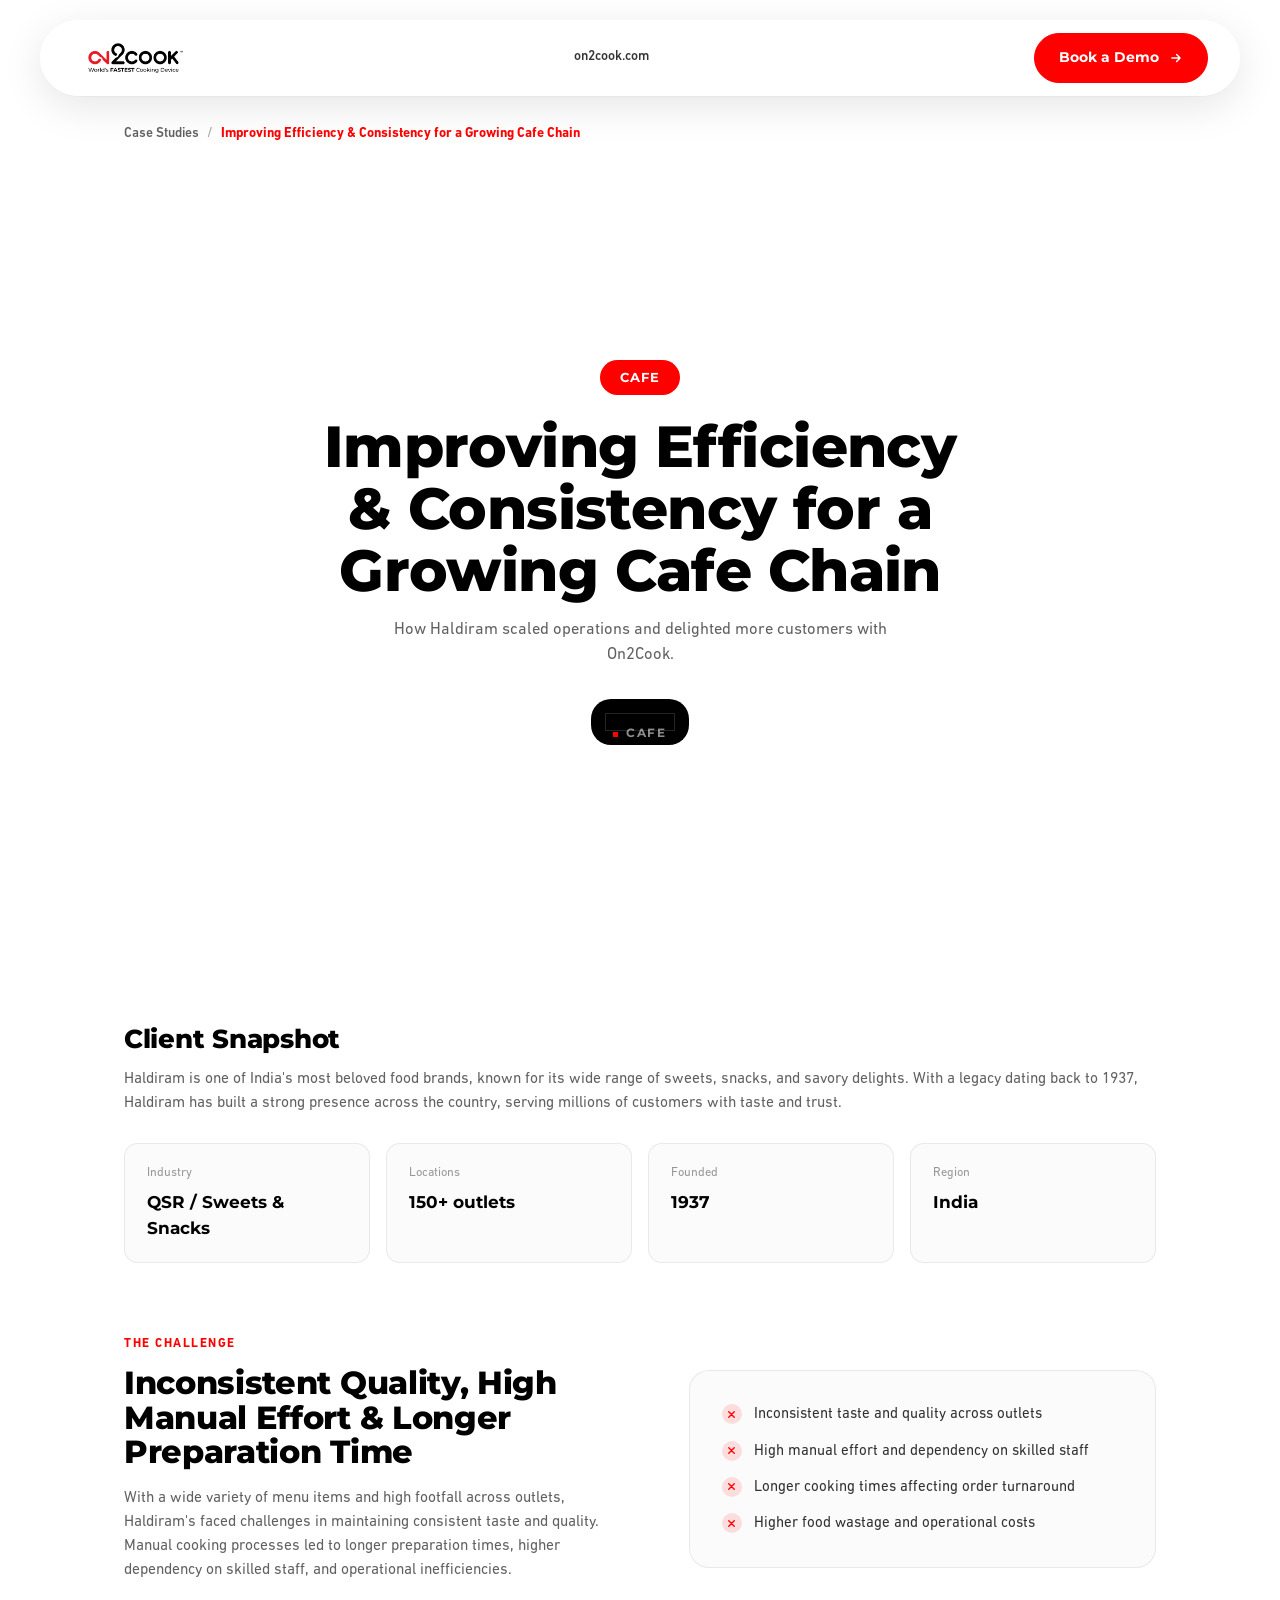
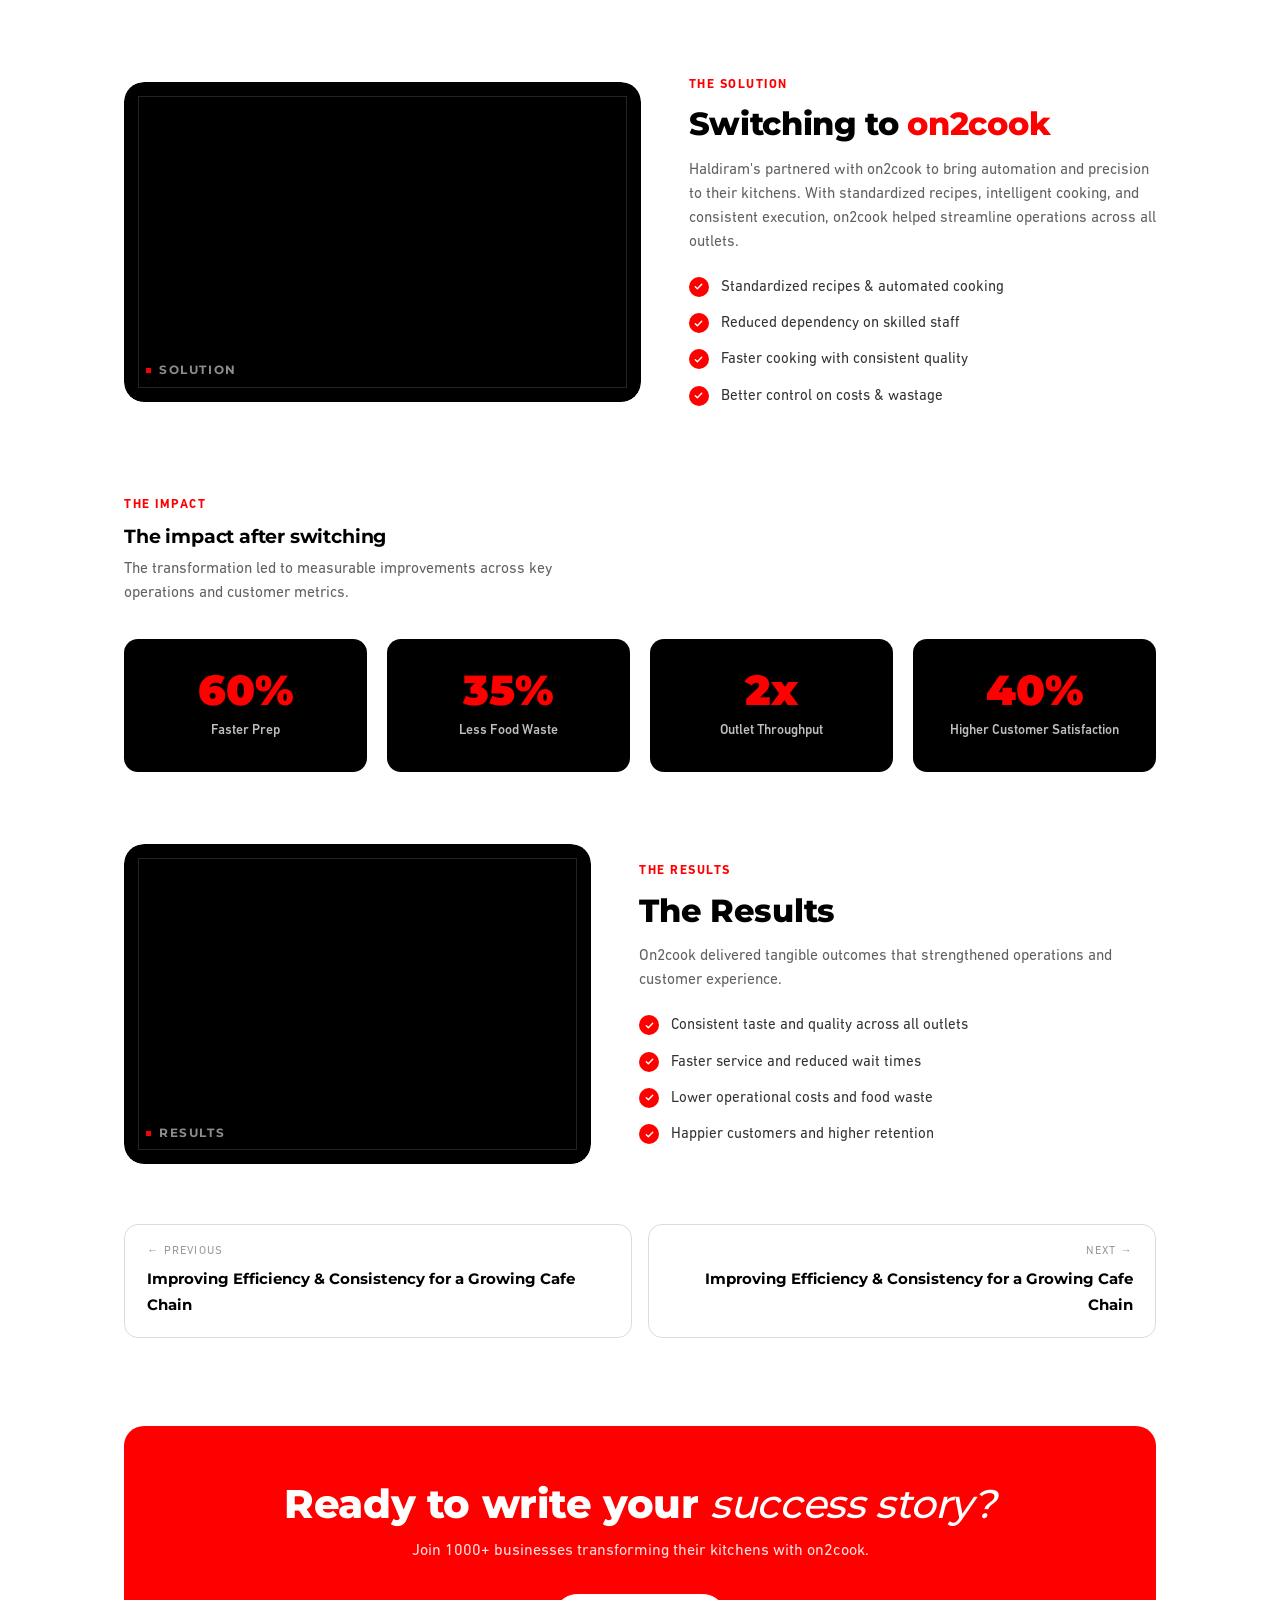
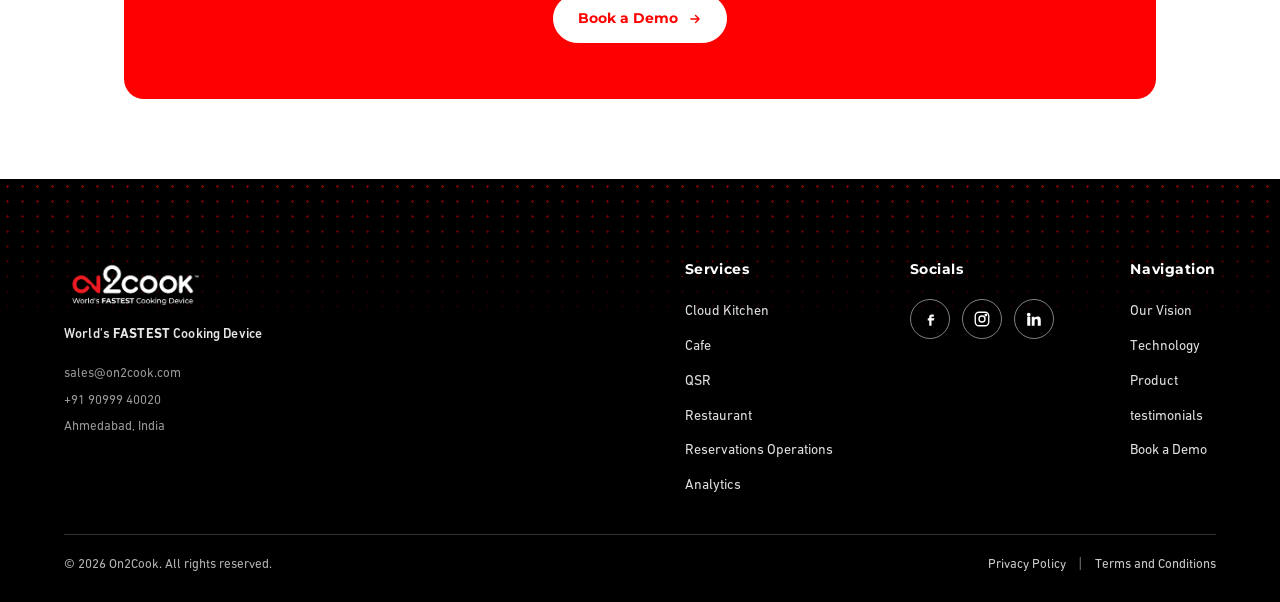
==== commit 64b28ae4: "feat: enhance case study detail page with dynamic CTAs and responsive design adjustments" ====
--- a/case-study.html
+++ b/case-study.html
@@ -35,7 +35,7 @@
     </a>
     <nav class="nav__links" aria-label="Primary" id="navSiteLink"></nav>
     <div class="nav__cta">
-      <a class="btn btn--red" href="#" data-demo-cta>Book a Demo
+      <a class="btn btn--red" href="https://on2cook.com/#book_a_demo" data-demo-cta>Book a Demo
         <svg viewBox="0 0 24 24" fill="none"><path d="M5 12H19M19 12L13 6M19 12L13 18" stroke="currentColor" stroke-width="2.4" stroke-linecap="round" stroke-linejoin="round"/></svg>
       </a>
     </div>
@@ -51,10 +51,12 @@
 
   <!-- ============ CASE STUDY CONTENT (rendered from data/case-studies.json) ============ -->
   <div id="detailRoot" aria-live="polite">
-    <section class="d-hero">
-      <span class="pill skeleton" style="width:90px;height:26px;border-radius:999px;display:inline-block;"></span>
-      <div class="skeleton" style="height:64px;max-width:600px;margin:22px auto 0;border-radius:8px;"></div>
-    </section>
+    <div class="d-hero-fold">
+      <section class="d-hero">
+        <span class="pill skeleton" style="width:90px;height:26px;border-radius:999px;display:inline-block;"></span>
+        <div class="skeleton" style="height:64px;max-width:600px;margin:22px auto 0;border-radius:8px;"></div>
+      </section>
+    </div>
   </div>
 
   <nav class="pagenav" id="pageNav"></nav>
--- a/css/style.css
+++ b/css/style.css
@@ -104,6 +104,11 @@
   --gutter: clamp(20px, 5vw, 64px);
 
   --ease: cubic-bezier(0.22, 1, 0.36, 1);
+
+  /* Actual nav height is measured in JS (syncNavHeightVar) and written
+     here so the hero fold below it can size against the real value —
+     this is just the pre-JS fallback so there's no flash/jump. */
+  --nav-h: 86px;
 }
 
 * { box-sizing: border-box; }
@@ -156,18 +161,31 @@
    ========================================================================== */
 .nav {
   position: sticky;
-  top: 0;
+  top: clamp(12px, 2.4vw, 20px);
   z-index: 50;
-  background: rgba(255, 255, 255, 0.88);
-  backdrop-filter: saturate(180%) blur(14px);
-  -webkit-backdrop-filter: saturate(180%) blur(14px);
-  border-bottom: 1px solid var(--ink-08);
+  width: calc(100% - clamp(24px, 6vw, 64px));
+  max-width: calc(var(--container) + 40px);
+  margin: clamp(12px, 2.4vw, 20px) auto 0;
+  border-radius: var(--radius-pill);
+
+  /* Glassmorphism: translucent frosted panel that floats above the
+     page and lets content blur through, with a soft edge highlight
+     and drop shadow so it reads as a distinct raised layer. */
+  background: rgba(255, 255, 255, 0.58);
+  backdrop-filter: saturate(180%) blur(20px);
+  -webkit-backdrop-filter: saturate(180%) blur(20px);
+  border: 1px solid rgba(255, 255, 255, 0.55);
+  box-shadow:
+    0 10px 40px rgba(0, 0, 0, 0.10),
+    0 1px 1px rgba(0, 0, 0, 0.03),
+    inset 0 1px 0 rgba(255, 255, 255, 0.65);
+  transition: background 0.3s var(--ease), box-shadow 0.3s var(--ease);
 }
 .nav__row {
   display: flex;
   align-items: center;
   justify-content: space-between;
-  padding: 20px var(--gutter);
+  padding: 12px 12px 12px 22px;
   max-width: var(--container);
   margin: 0 auto;
 }
@@ -434,6 +452,24 @@
   font-size: 16px;
 }
 .cta-band .btn { position: relative; }
+
+/* Supports 1–4 CTA buttons per case study (see cs.ctas / cta1_text.. in
+   the sheet) — the first is the solid white button, any extra ones
+   render as outline buttons alongside it. Wraps on narrow screens. */
+.cta-band__buttons {
+  position: relative;
+  display: flex;
+  flex-wrap: wrap;
+  align-items: center;
+  justify-content: center;
+  gap: 14px;
+}
+.btn--outline-white {
+  background: transparent;
+  color: var(--white);
+  border: 1.5px solid rgba(255, 255, 255, 0.55);
+}
+.btn--outline-white:hover { background: rgba(255, 255, 255, 0.15); border-color: var(--white); }
 
 /* ==========================================================================
    Footer — matches the on2cook.com production footer reference
@@ -573,10 +609,25 @@
 .breadcrumb a:hover { color: var(--red); }
 .breadcrumb .current { color: var(--red); font-weight: 600; }
 
+/* Wraps the title/subtitle block + hero image together and sizes the
+   pair to the viewport space left under the floating nav, so the pill,
+   title, subtitle and hero image are all visible without scrolling on
+   first load — see requirement "hero in one view". Falls back to its
+   natural (taller-than-viewport-safe) height on very short viewports
+   via min-height rather than a hard cap, so nothing ever gets clipped. */
+.d-hero-fold {
+  min-height: calc(100vh - var(--nav-h)); /* fallback for browsers without dvh */
+  min-height: calc(100dvh - var(--nav-h));
+  display: flex;
+  flex-direction: column;
+  justify-content: center;
+  gap: clamp(18px, 3.4vh, 36px);
+  padding-bottom: clamp(16px, 3vh, 32px);
+}
 .d-hero {
   max-width: var(--container);
   margin: 0 auto;
-  padding: 24px var(--gutter) 0;
+  padding: clamp(10px, 2vh, 24px) var(--gutter) 0;
   text-align: center;
 }
 .pill {
@@ -590,17 +641,17 @@
   text-transform: uppercase;
   padding: 8px 20px;
   border-radius: var(--radius-pill);
-  margin-bottom: 22px;
+  margin-bottom: clamp(12px, 2.2vh, 22px);
 }
 .d-hero h1 {
-  font-size: clamp(38px, 6.4vw, 72px);
+  font-size: clamp(30px, min(6.4vw, 6.4vh), 72px);
   font-weight: 800;
   color: var(--black);
   max-width: 16ch;
   margin: 0 auto;
 }
 .d-hero__sub {
-  margin: 18px auto 0;
+  margin: clamp(10px, 1.8vh, 18px) auto 0;
   max-width: 60ch;
   font-size: 16.5px;
   color: var(--ink-60);
@@ -608,15 +659,20 @@
 
 .d-hero__media {
   max-width: var(--container);
-  margin: 40px auto 0;
+  margin: 0 auto;
   padding: 0 var(--gutter);
 }
 .d-hero__media .ph,
 .d-hero__media img {
+  display: block;
   border-radius: var(--radius-lg);
-  height: clamp(240px, 42vw, 460px);
+  width: 100%;
+  aspect-ratio: 2.15 / 1;       /* normal hero-banner proportions */
+  height: auto;
+  min-height: 0;
+  max-height: clamp(240px, 40vh, 480px);  /* safety cap for short screens */
   object-fit: cover;
-  width: 100%;
+  object-position: center;
 }
 
 /* Snapshot */
@@ -633,7 +689,10 @@
 .snapshot p {
   color: var(--ink-60);
   font-size: 15.5px;
-  max-width: 78ch;
+  /* Runs the full section width (same max-width + padding as
+     .d-hero__media above it) instead of being capped to a narrow
+     reading measure. */
+  max-width: 100%;
   margin-bottom: 28px;
 }
 .facts {
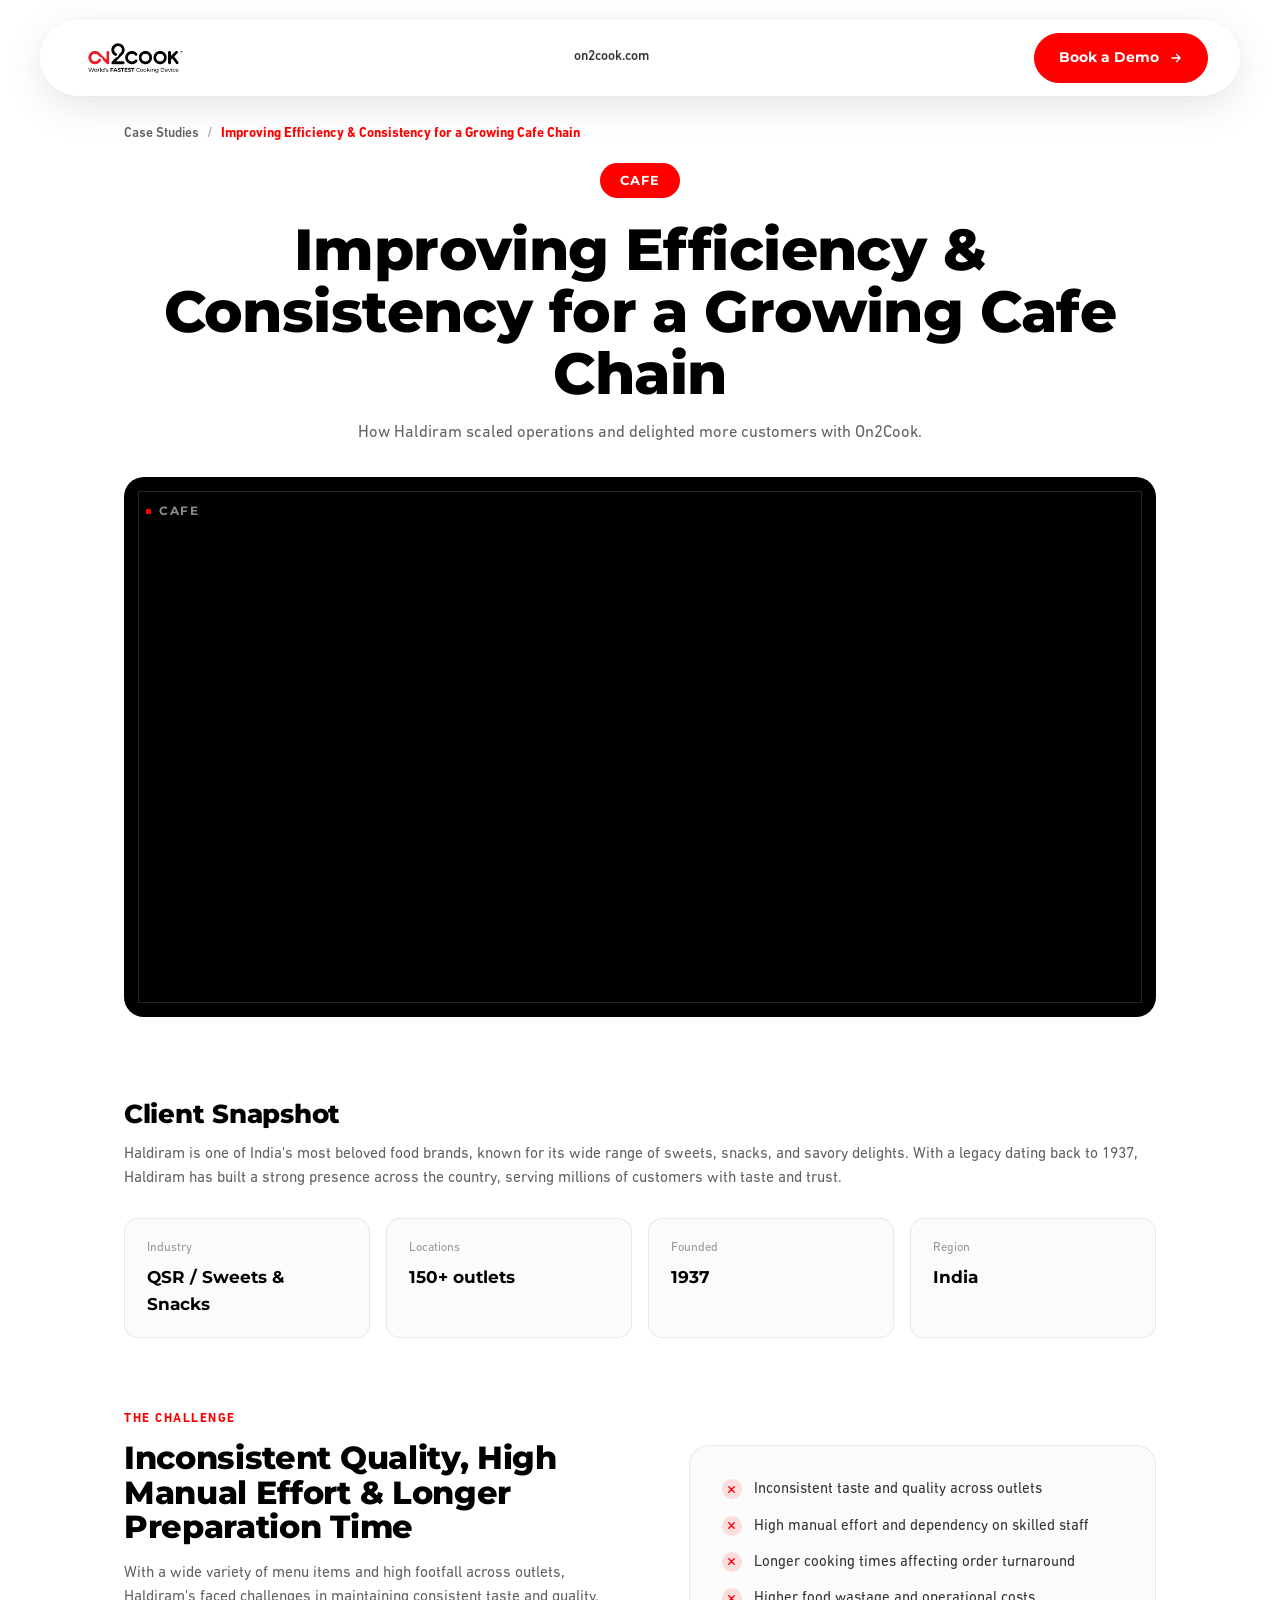
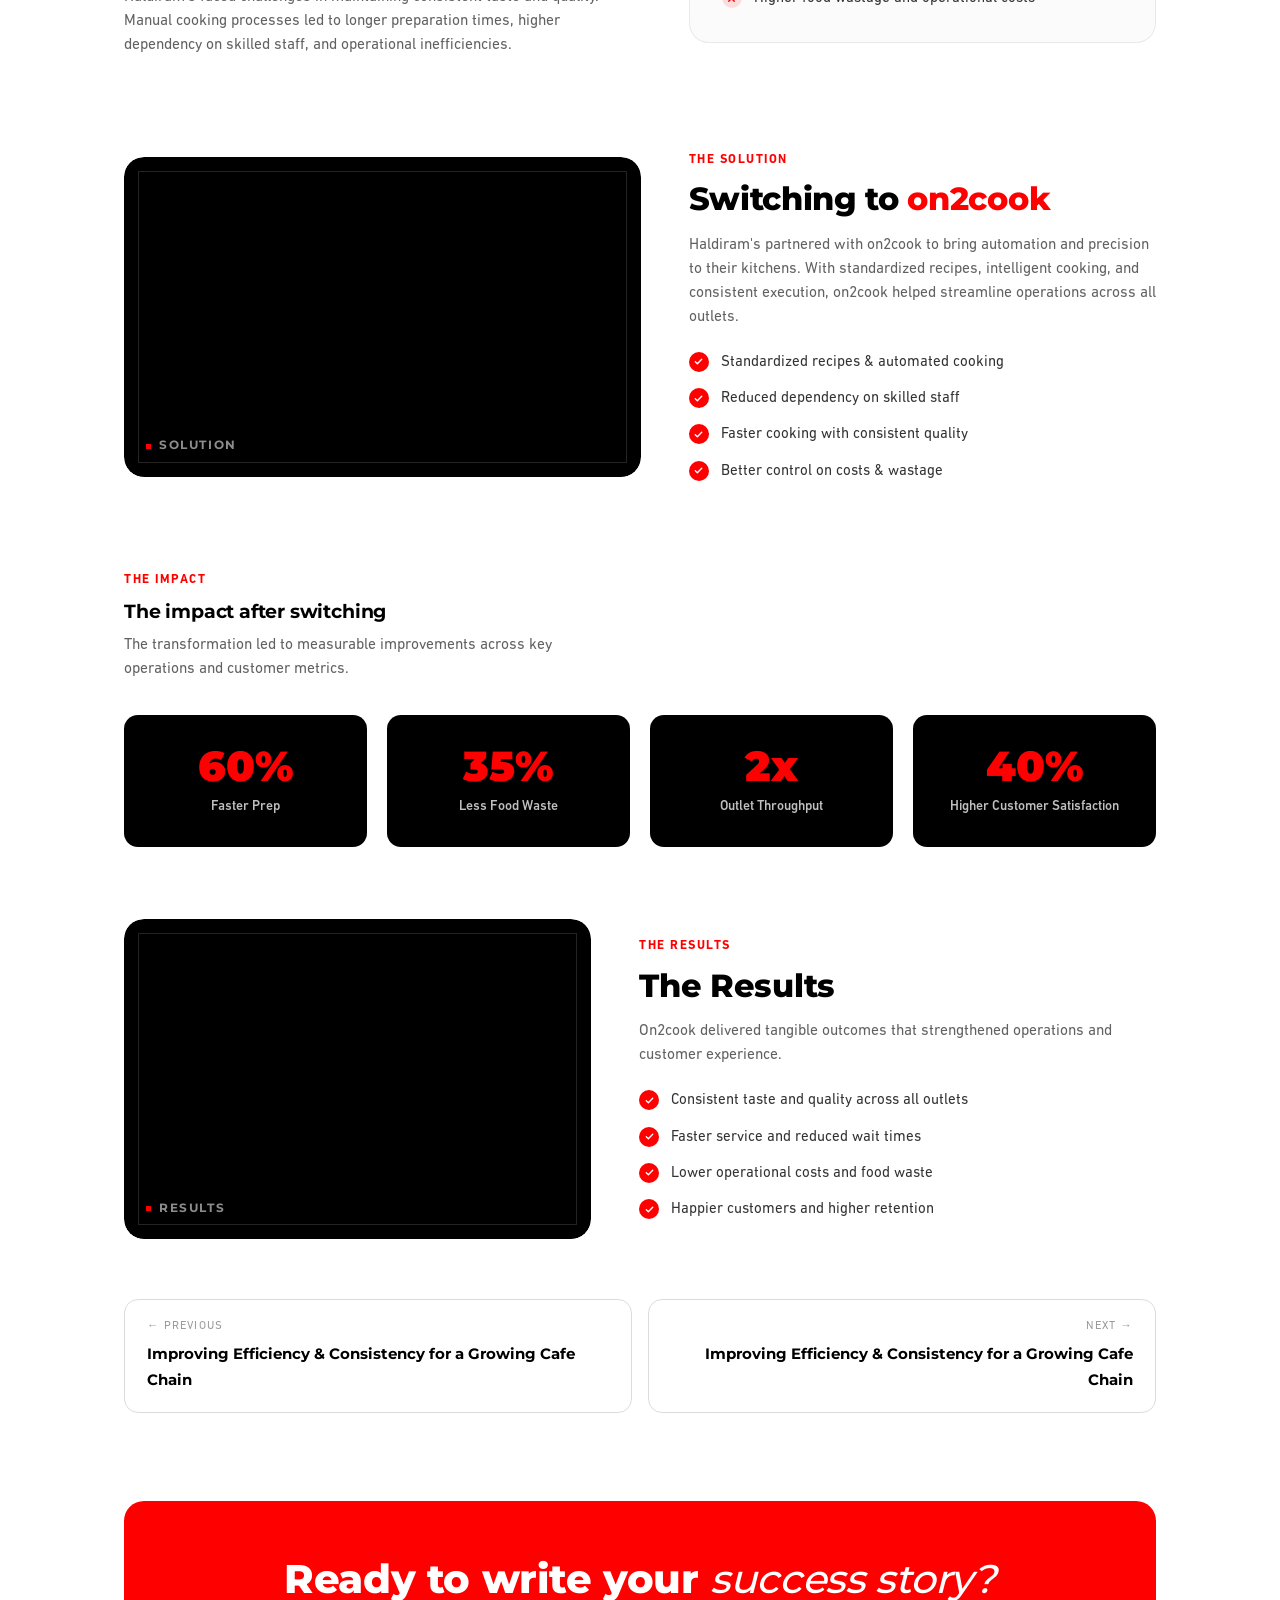
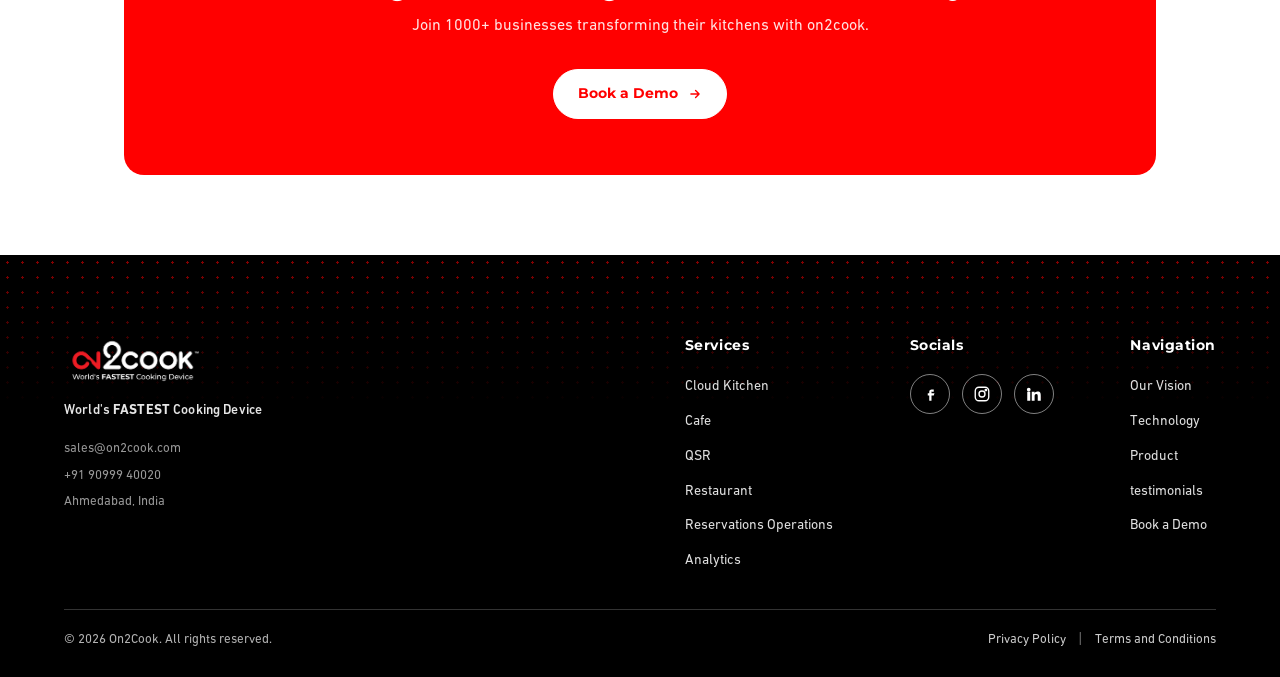
==== commit 85e0f356: "feat: update hero media section for improved alignment and increased height" ====
--- a/case-study.html
+++ b/case-study.html
@@ -6,6 +6,7 @@
 <title>Case Study — on2cook</title>
 <meta name="description" content="See how businesses transform their operations and grow with on2cook.">
 <link rel="stylesheet" href="css/style.css">
+<link rel="icon" type="image/x-icon" href="assets/images/favicon.png">
 <script>
   // Logo drop-in: assets/images/logo.svg -> logo.png -> text wordmark.
   // Defined here (not in js/shared.js) so it exists before the <img>
--- a/css/style.css
+++ b/css/style.css
@@ -372,14 +372,23 @@
 
 .card__media {
   position: relative;
-  min-height: 260px;
+  /* Fixed box — width from the grid column, height from this clamp.
+     Every card's image box is this exact size regardless of what
+     photo (and whatever its own pixel dimensions) gets dropped in;
+     object-fit: cover crops the image to match, never the reverse. */
+  height: clamp(260px, 34vw, 380px);
   background: var(--black);
   overflow: hidden;
 }
-.card__media img {
+.card__media img,
+.card__media .ph {
+  position: absolute;
+  inset: 0;
   width: 100%;
   height: 100%;
+  min-height: 0;
   object-fit: cover;
+  object-position: center;
   transition: transform 0.6s var(--ease);
 }
 .card:hover .card__media img { transform: scale(1.05); }
@@ -647,34 +656,48 @@
   font-size: clamp(30px, min(6.4vw, 6.4vh), 72px);
   font-weight: 800;
   color: var(--black);
-  max-width: 16ch;
+  /* Widen the title so longer headlines can span more of the hero area */
+  max-width: 72ch;
   margin: 0 auto;
 }
 .d-hero__sub {
   margin: clamp(10px, 1.8vh, 18px) auto 0;
-  max-width: 60ch;
+  /* Allow the description to run wider for better readability in the hero */
+  max-width: 80ch;
   font-size: 16.5px;
   color: var(--ink-60);
 }
 
-.d-hero__media {
-  max-width: var(--container);
-  margin: 0 auto;
-  padding: 0 var(--gutter);
-}
-.d-hero__media .ph,
-.d-hero__media img {
-  display: block;
-  border-radius: var(--radius-lg);
-  width: 100%;
-  aspect-ratio: 2.15 / 1;       /* normal hero-banner proportions */
-  height: auto;
-  min-height: 0;
-  max-height: clamp(240px, 40vh, 480px);  /* safety cap for short screens */
-  object-fit: cover;
-  object-position: center;
-}
-
+/* ==========================================================================
+   Detail page hero image (centered & aligned with snapshot section)
+   ========================================================================== */
+/* ==========================================================================
+   Hero Media Section (Centrally Aligned & Increased Height)
+   ========================================================================== */
+  .d-hero__media {
+    max-width: var(--container);
+    margin: 0 auto;
+    padding: 0 var(--gutter);
+    width: 100%;
+    display: flex;
+    justify-content: center;
+  }
+
+  .d-hero__media .ph,
+  .d-hero__media img {
+    display: block;
+    border-radius: var(--radius-lg);
+    width: 100%;
+    margin-left: 0;
+    margin-right: 0;
+    /* Increased aspect ratio & height constraints for extra vertical presence */
+    aspect-ratio: 16 / 10;
+    height: auto;
+    min-height: 0;
+    max-height: clamp(400px, 60vh, 740px);
+    object-fit: cover;
+    object-position: center;
+  }
 /* Snapshot */
 .snapshot {
   max-width: var(--container);
@@ -937,4 +960,4 @@
   .card__content { padding: 28px; }
   .facts, .impact-grid { grid-template-columns: 1fr 1fr; }
   .pagenav { flex-direction: column; }
-}
+}
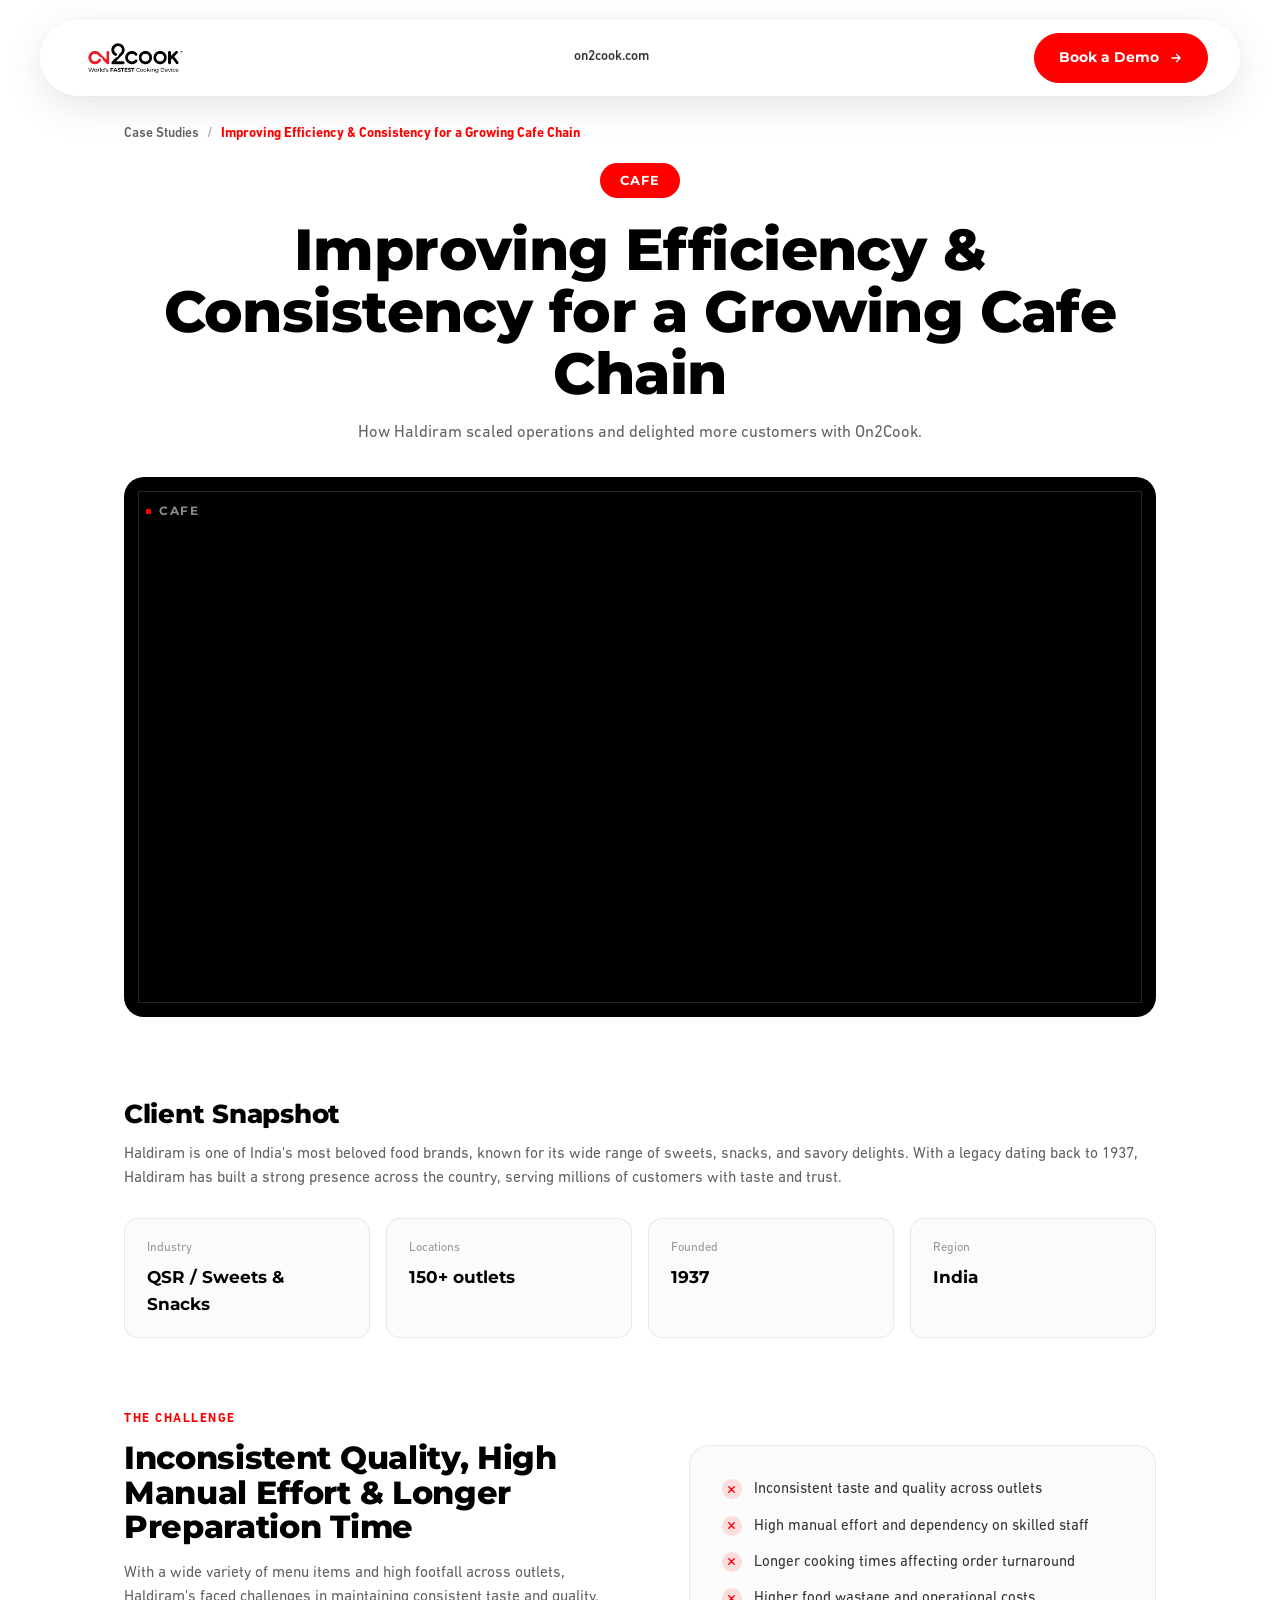
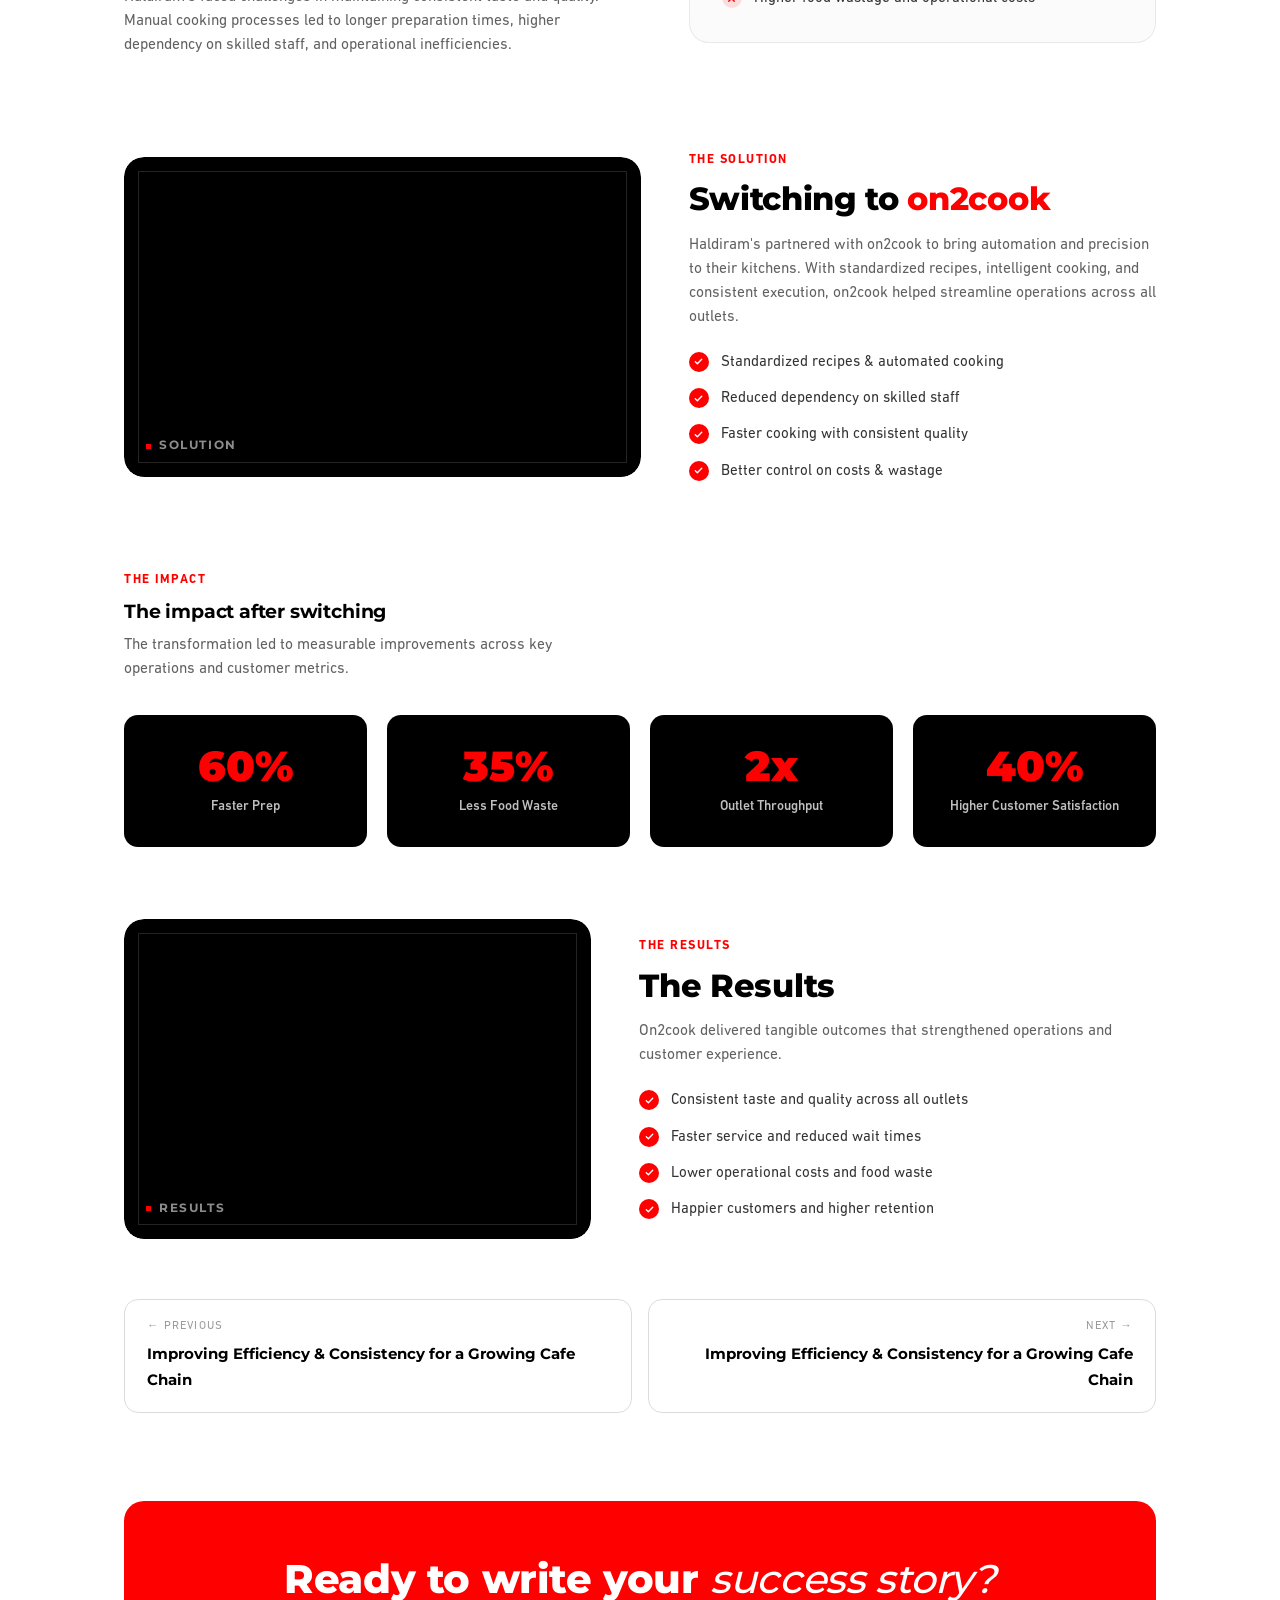
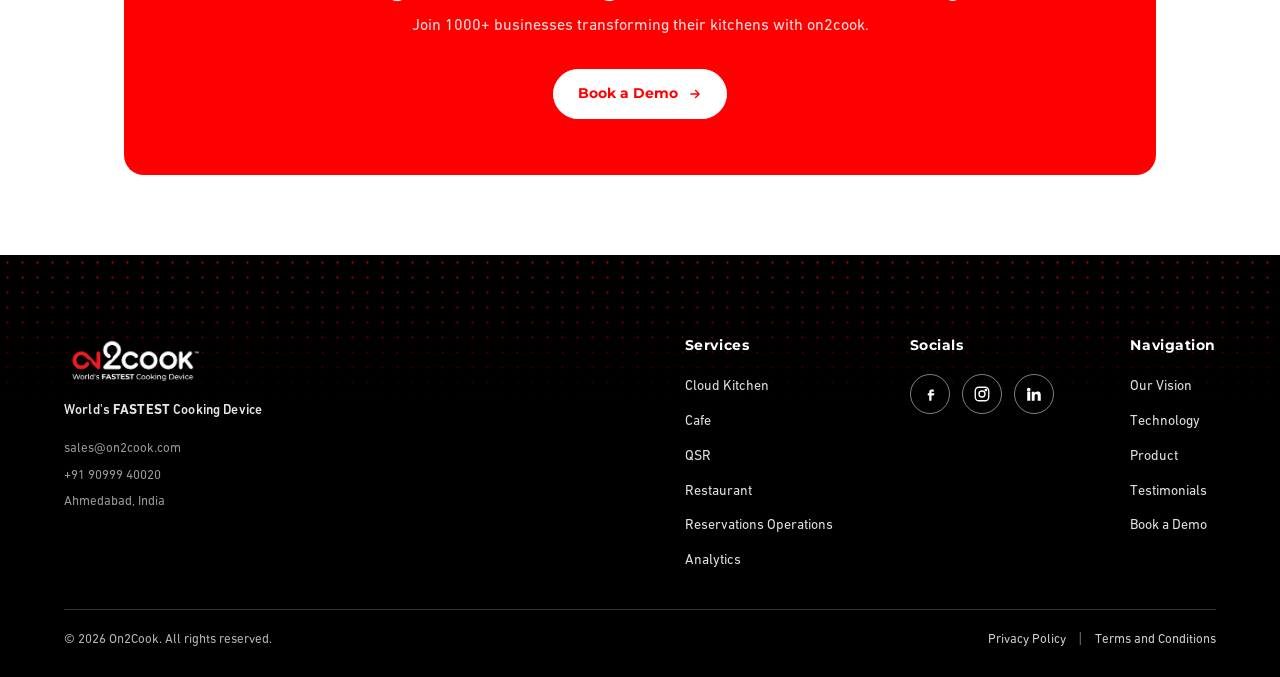
==== commit da251fbb: "fix: correct capitalization of "Testimonials" in navigation links" ====
--- a/case-study.html
+++ b/case-study.html
@@ -102,7 +102,7 @@
           <li><a href="https://on2cook.com/#ourvision" target="_blank" rel="noopener">Our Vision</a></li>
           <li><a href="https://on2cook.com/#technology" target="_blank" rel="noopener">Technology</a></li>
           <li><a href="https://on2cook.com/#product" target="_blank" rel="noopener">Product</a></li>
-          <li><a href="https://on2cook.com/#testimonials" target="_blank" rel="noopener">testimonials</a></li>
+          <li><a href="https://on2cook.com/#testimonials" target="_blank" rel="noopener">Testimonials</a></li>
           <li><a href="https://on2cook.com/#book_a_demo" target="_blank" rel="noopener">Book a Demo</a></li>
         </ul>
       </div>
--- a/css/style.css
+++ b/css/style.css
@@ -653,11 +653,11 @@
   margin-bottom: clamp(12px, 2.2vh, 22px);
 }
 .d-hero h1 {
-  font-size: clamp(30px, min(6.4vw, 6.4vh), 72px);
+  font-size: clamp(50px, min(6.4vw, 6.4vh), 72px);
   font-weight: 800;
   color: var(--black);
   /* Widen the title so longer headlines can span more of the hero area */
-  max-width: 72ch;
+  max-width: 25ch;
   margin: 0 auto;
 }
 .d-hero__sub {
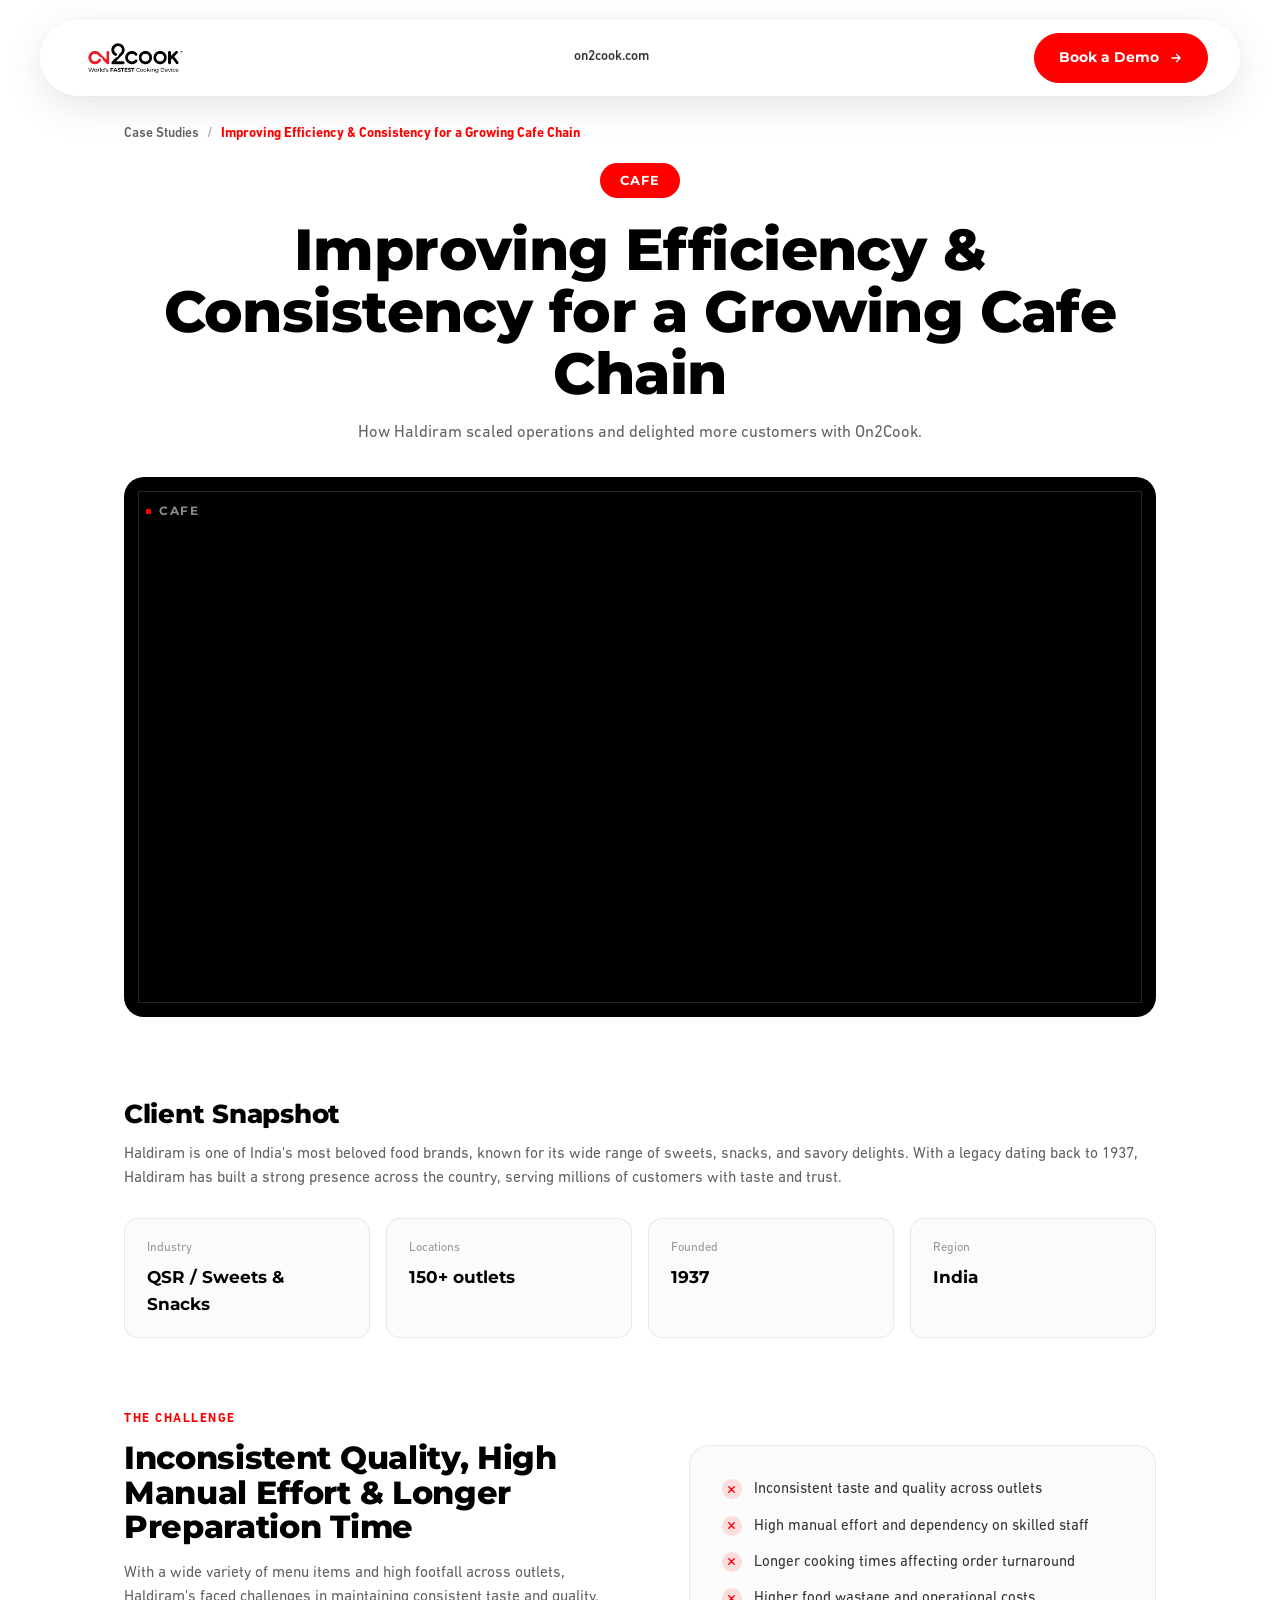
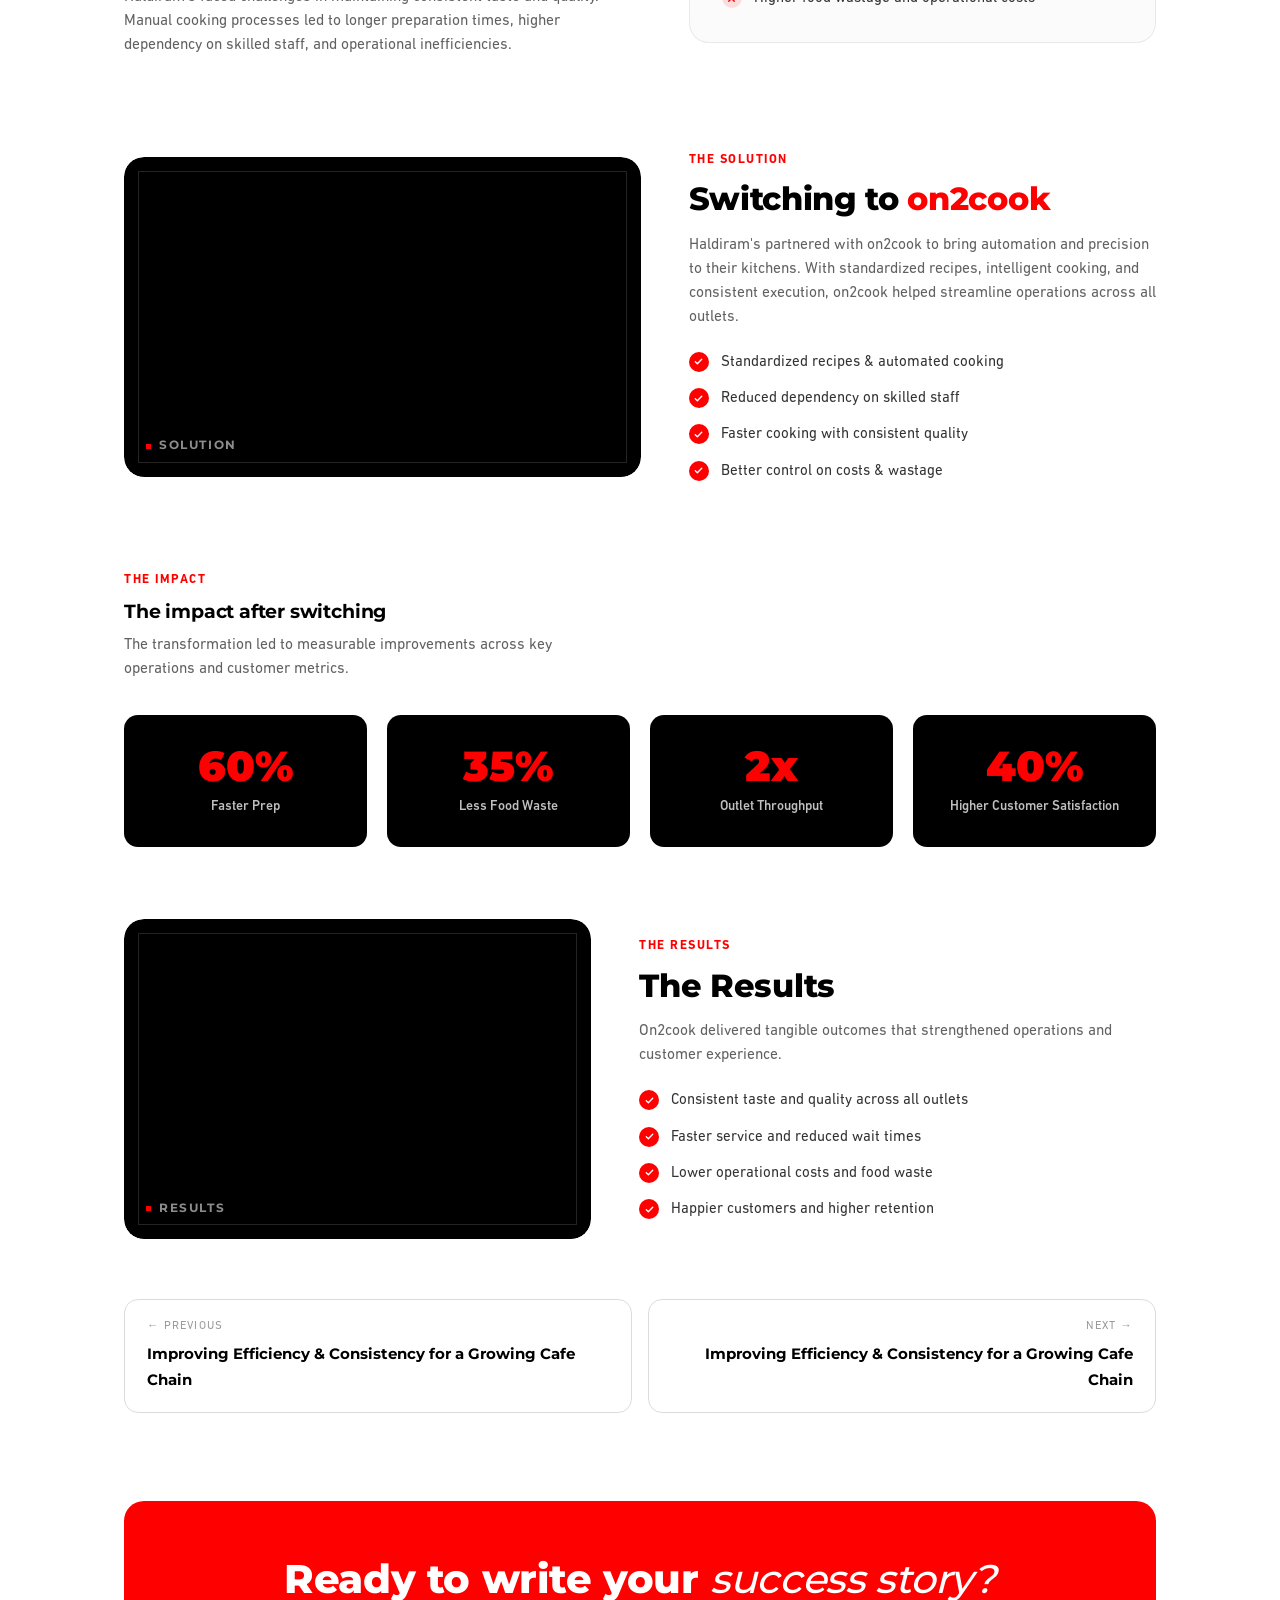
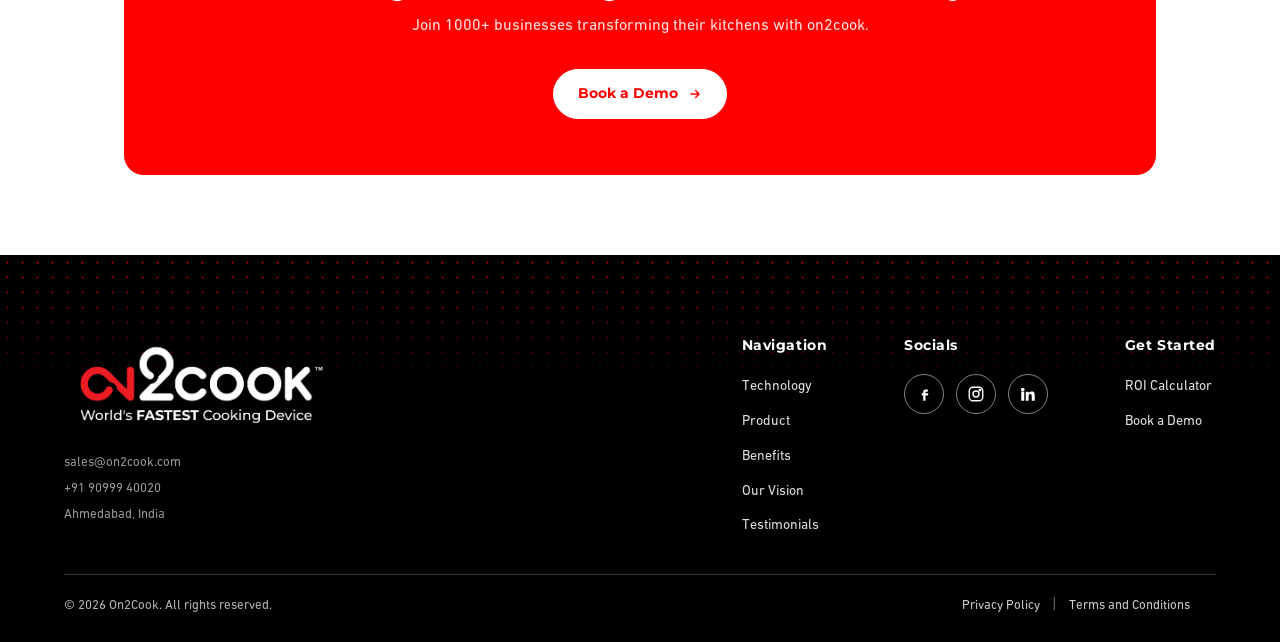
==== commit d424a34b: "feat: update footer navigation links and improve layout for better user experience" ====
--- a/case-study.html
+++ b/case-study.html
@@ -74,20 +74,19 @@
         <img src="assets/images/logowhite.png" alt="on2cook" class="logo__img" onerror="handleLogoError(this, 1)">
         <span class="logo__text" style="display:none;">on2<span>cook</span><sup>&reg;</sup></span>
       </a>
-      <div class="footer-tagline" id="footerTagline">World's <strong>FASTEST</strong> Cooking Device</div>
+      <!-- <div class="footer-tagline" id="footerTagline">World's <strong>FASTEST</strong> Cooking Device</div> -->
       <ul class="footer-contact" id="footerContact"></ul>
     </div>
 
     <div class="footer-nav-columns">
       <div class="footer-col">
-        <div class="footer-col-title">Services</div>
+        <div class="footer-col-title">Navigation</div>
         <ul>
-          <li><a href="https://on2cook.com" target="_blank" rel="noopener">Cloud Kitchen</a></li>
-          <li><a href="https://on2cook.com" target="_blank" rel="noopener">Cafe</a></li>
-          <li><a href="https://on2cook.com" target="_blank" rel="noopener">QSR</a></li>
-          <li><a href="https://on2cook.com" target="_blank" rel="noopener">Restaurant</a></li>
-          <li><a href="https://on2cook.com" target="_blank" rel="noopener">Reservations Operations</a></li>
-          <li><a href="https://on2cook.com" target="_blank" rel="noopener">Analytics</a></li>
+          <li><a href="https://on2cook.com/#technology" target="_blank" rel="noopener">Technology</a></li>
+          <li><a href="https://on2cook.com/#product" target="_blank" rel="noopener">Product</a></li>
+          <li><a href="https://on2cook.com/#benefits" target="_blank" rel="noopener">Benefits</a></li>
+          <li><a href="https://on2cook.com/#ourvision" target="_blank" rel="noopener">Our Vision</a></li>
+          <li><a href="https://on2cook.com/#testimonials" target="_blank" rel="noopener">Testimonials</a></li>
         </ul>
       </div>
 
@@ -97,12 +96,9 @@
       </div>
 
       <div class="footer-col">
-        <div class="footer-col-title">Navigation</div>
+        <div class="footer-col-title">Get Started</div>
         <ul>
-          <li><a href="https://on2cook.com/#ourvision" target="_blank" rel="noopener">Our Vision</a></li>
-          <li><a href="https://on2cook.com/#technology" target="_blank" rel="noopener">Technology</a></li>
-          <li><a href="https://on2cook.com/#product" target="_blank" rel="noopener">Product</a></li>
-          <li><a href="https://on2cook.com/#testimonials" target="_blank" rel="noopener">Testimonials</a></li>
+          <li><a href="https://on2cook-roi-calculator.vercel.app/" target="_blank" rel="noopener">ROI Calculator</a></li>
           <li><a href="https://on2cook.com/#book_a_demo" target="_blank" rel="noopener">Book a Demo</a></li>
         </ul>
       </div>
--- a/css/style.css
+++ b/css/style.css
@@ -524,7 +524,7 @@
    footer: brightness(0)+invert(1) forces whatever you drop in to render
    as a clean white silhouette here, with no separate white logo file
    needed. See README section 3. */
-.footer-logo-wrap .logo__img { height: clamp(40px, 5vw, 52px);  }
+.footer-logo-wrap .logo__img { height: clamp(70px, 8vw, 100px); }
 .footer-logo-wrap .logo__text { color: #fff; }
 .footer-logo-wrap .logo__text span { color: var(--red); }
 
@@ -586,7 +586,7 @@
   gap: 12px;
 }
 .footer-bottom p { font-size: 13px; color: rgba(255, 255, 255, 0.7); margin: 0; }
-.footer-bottom-links { display: flex; gap: 0; align-items: center; }
+.footer-bottom-links { display: flex; gap: 0; align-items: center; margin-right: clamp(4px, 2vw, 28px); }
 .footer-bottom-links a { font-size: 13px; color: rgba(255, 255, 255, 0.8); text-decoration: none; transition: color 0.2s var(--ease); }
 .footer-bottom-links a:hover { color: #fff; }
 .footer-bottom-links span { color: rgba(255, 255, 255, 0.4); margin: 0 12px; }
